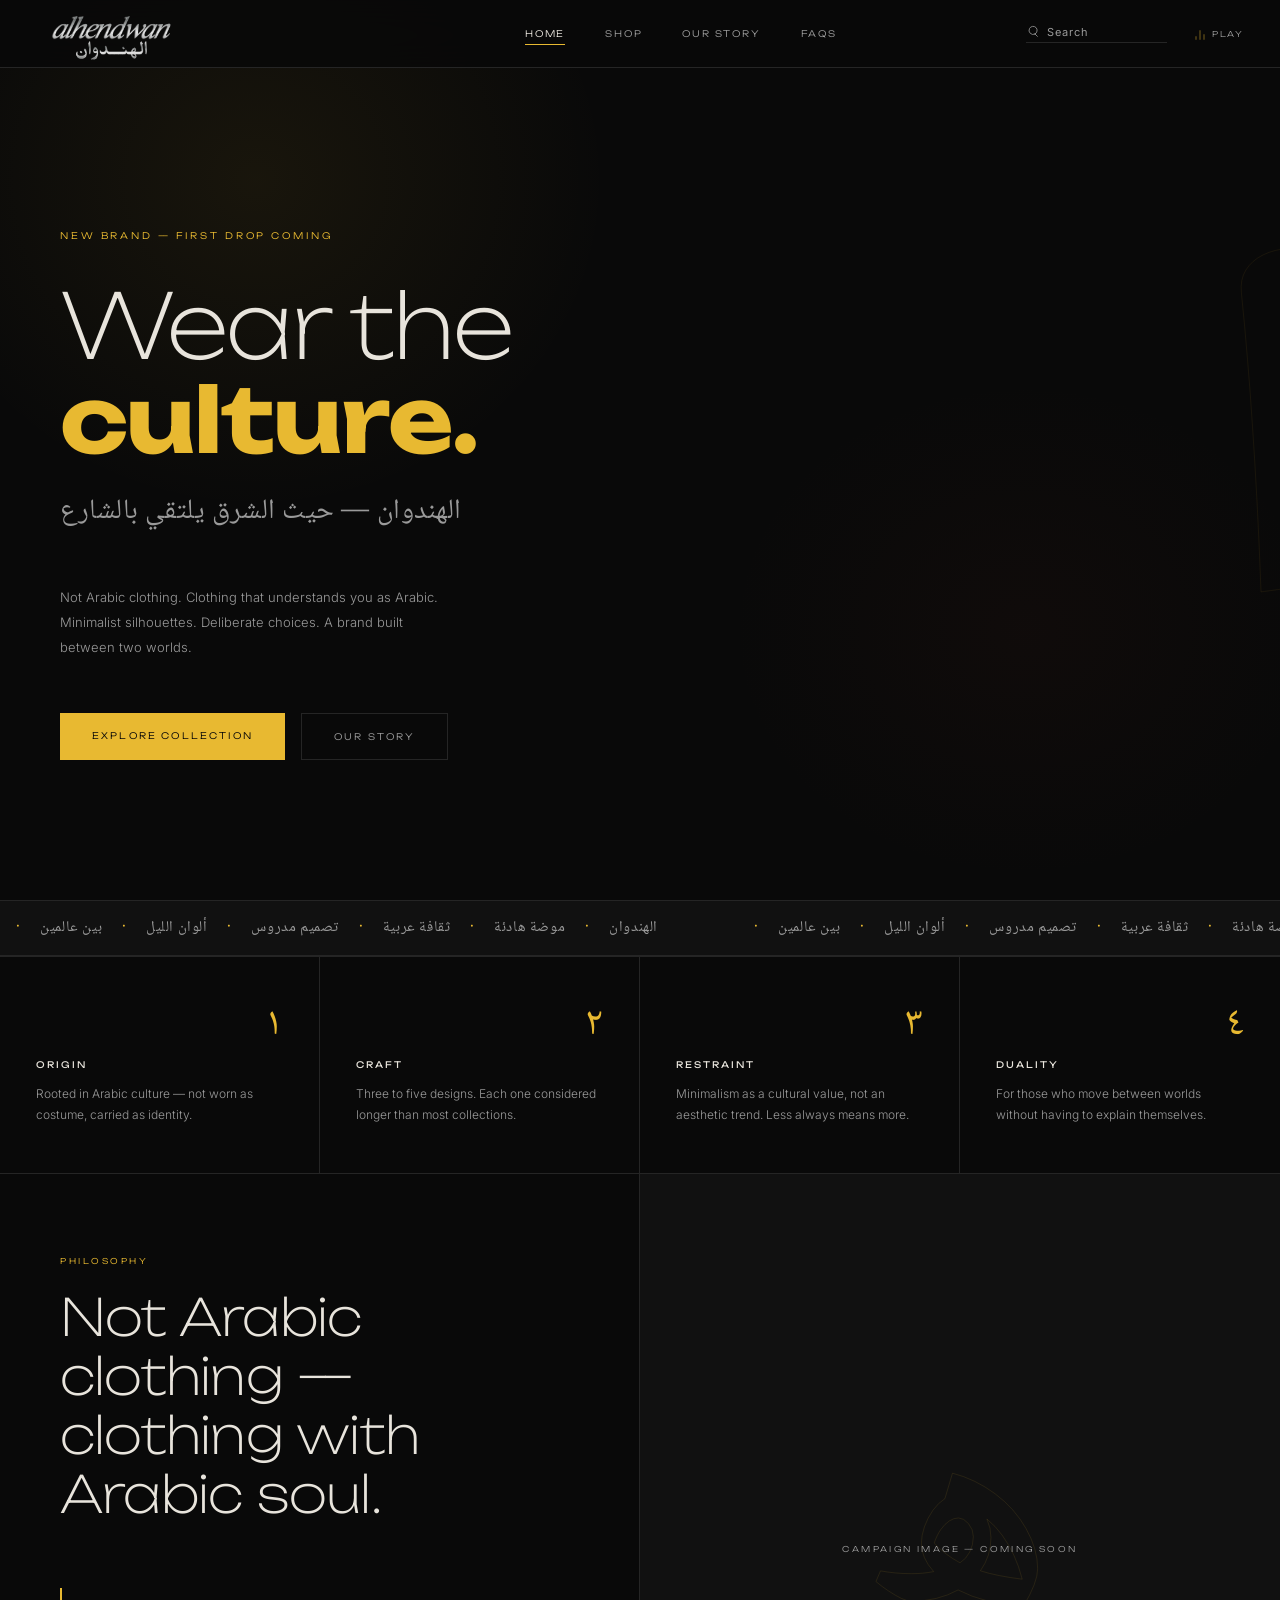
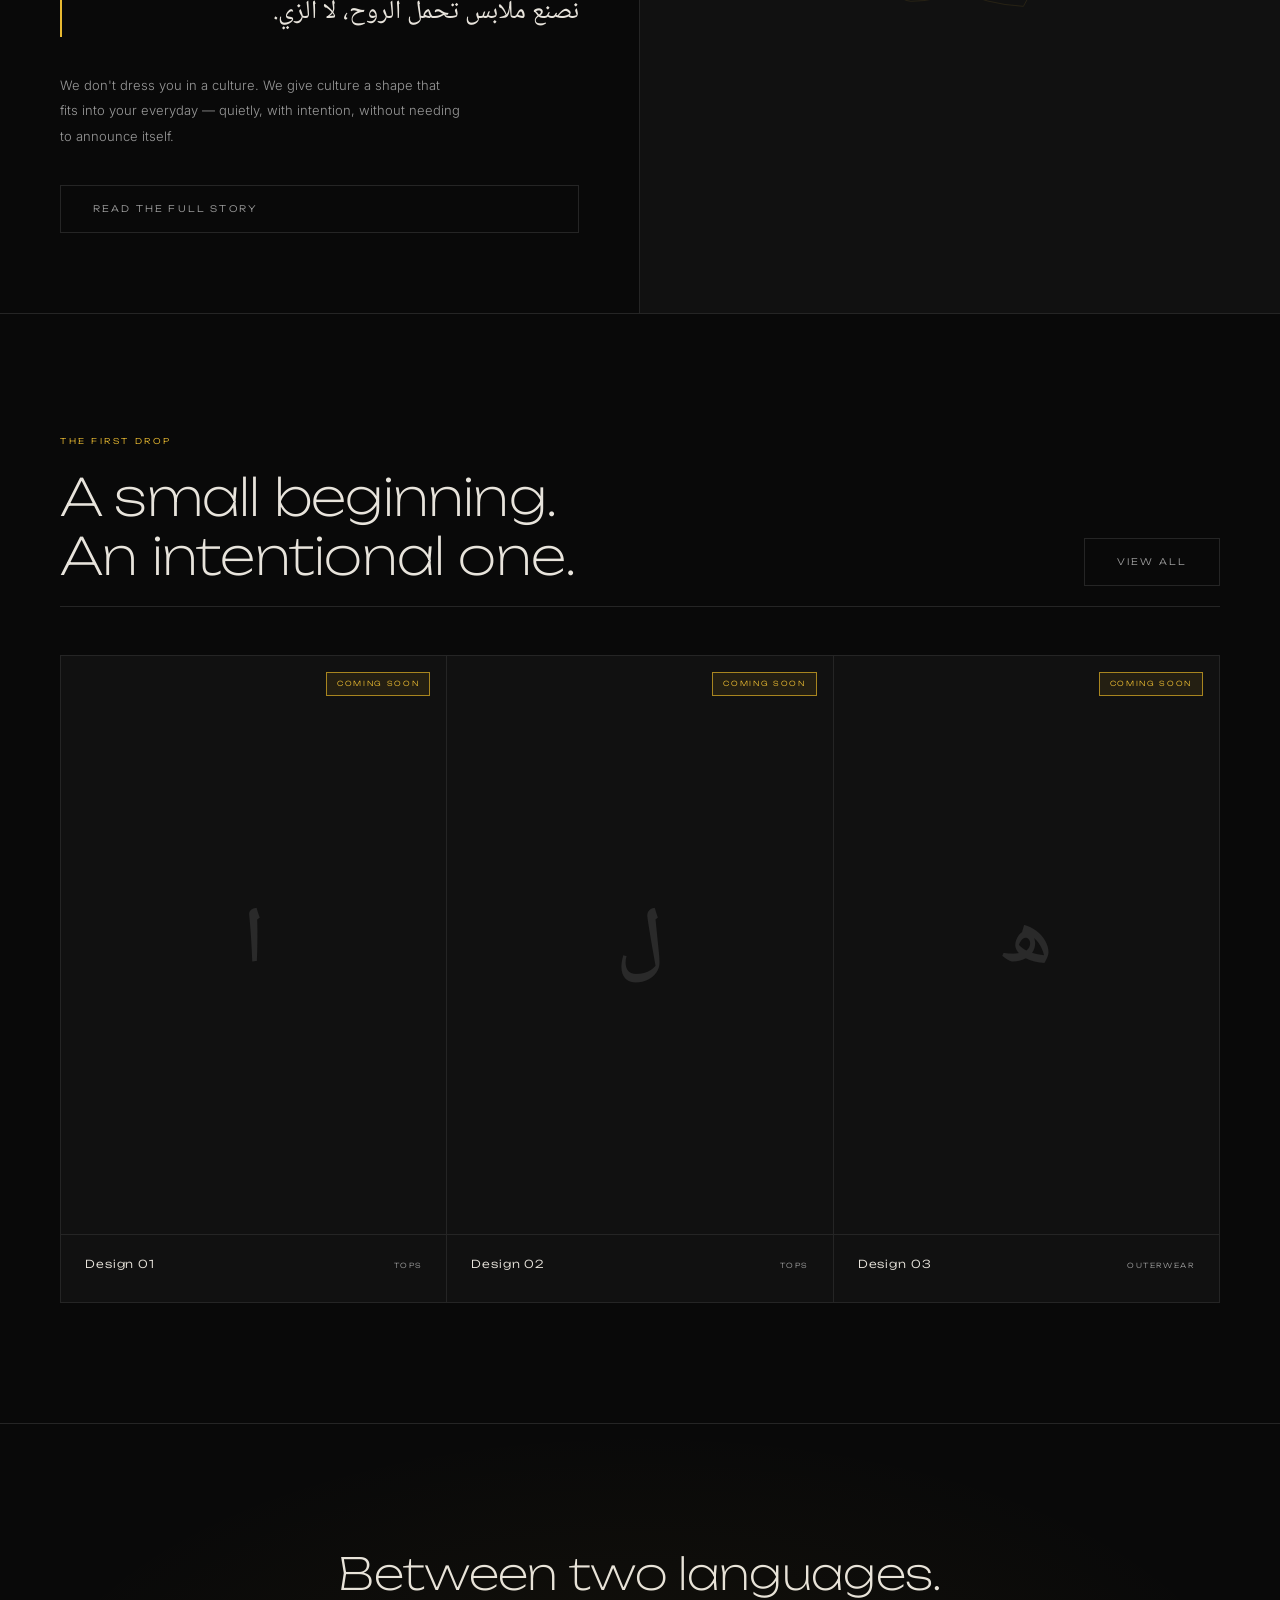
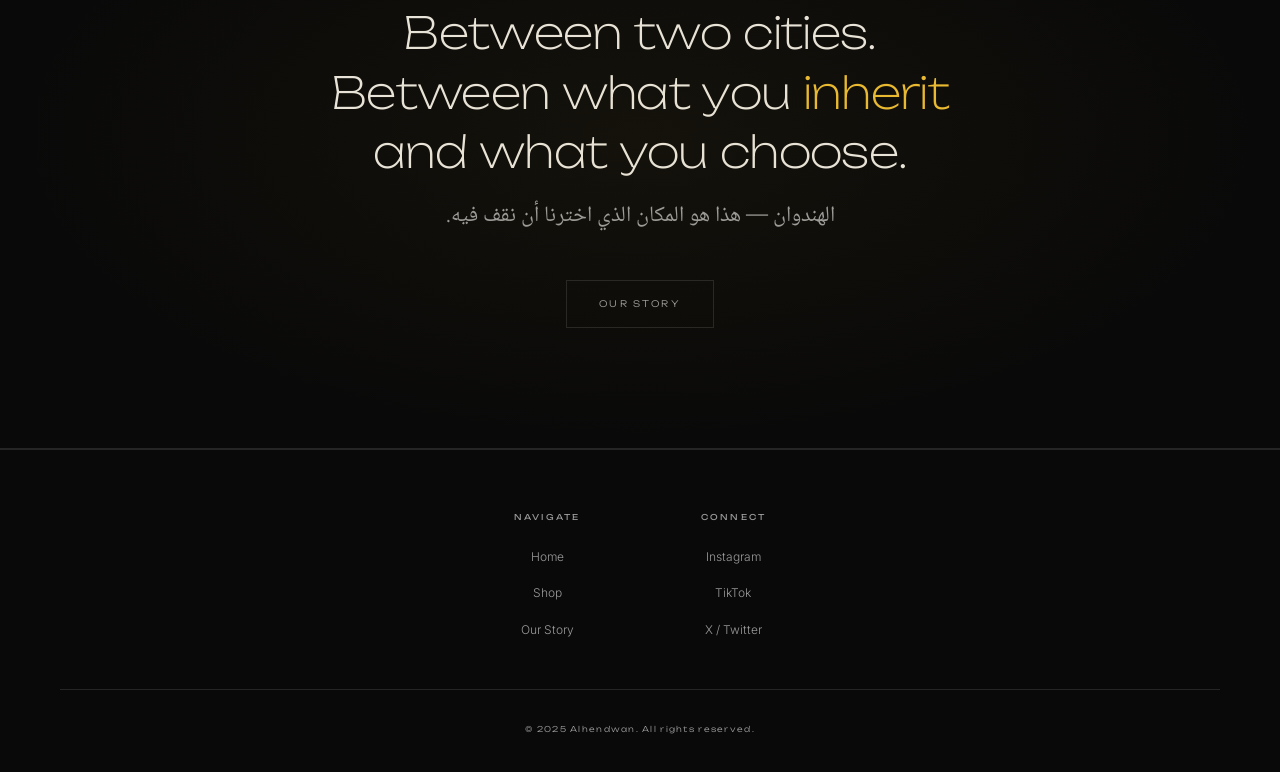
==== index.html @ 7d33a543 "Updated projects section" ====
<!DOCTYPE html>
<html lang="en">
<head>
  <meta charset="UTF-8"/>
  <meta name="viewport" content="width=device-width, initial-scale=1.0"/>
  <title>Alhendwan — Where East Meets Street</title>
  <meta name="description" content="Alhendwan — minimalist clothing rooted in Arabic culture."/>
  <link rel="stylesheet" href="style.css"/>
</head>
<body>

<audio id="bg-music" loop preload="none">
  <source src="audio/ambient.mp3" type="audio/mpeg"/>
</audio>

<!-- ========== NAV ========== -->
<nav class="nav">
  <a href="index.html" class="nav__logo">
    <img src="Logo.png" alt="Alhendwan"/>
  </a>
  <div class="nav__links">
    <a href="index.html">Home</a>
    <a href="shop.html">Shop</a>
    <a href="story.html">Our Story</a>
    <a href="faqs.html">FAQs</a>
  </div>
  <div class="nav__right">
    <div class="nav__search">
      <svg xmlns="http://www.w3.org/2000/svg" fill="none" viewBox="0 0 24 24" stroke="currentColor">
        <path stroke-linecap="round" stroke-linejoin="round" stroke-width="1.5" d="M21 21l-4.35-4.35m0 0A7.5 7.5 0 1 0 6.5 6.5a7.5 7.5 0 0 0 10.15 10.15z"/>
      </svg>
      <input id="nav-search-input" type="text" placeholder="Search" aria-label="Search"/>
    </div>
    <button class="nav__music" id="music-toggle" aria-label="Toggle music">
      <div class="music-bars paused" id="music-bars">
        <span></span><span></span><span></span>
      </div>
      <span id="music-label">Play</span>
    </button>
  </div>
  <button class="nav__hamburger" aria-label="Menu">
    <span></span><span></span><span></span>
  </button>
</nav>
<div class="nav__mobile">
  <a href="index.html">Home</a>
  <a href="shop.html">Shop</a>
  <a href="story.html">Our Story</a>
  <a href="faqs.html">FAQs</a>
</div>

<!-- ========== HERO ========== -->
<section class="hero">
  <div class="hero__inner">
    <div class="hero__bg-letter">ا</div>
    <p class="hero__kicker">New Brand — First Drop Coming</p>
    <h1 class="hero__headline">
      Wear the<br>
      <strong>culture.</strong>
    </h1>
    <p class="hero__arabic-sub">الهندوان — حيث الشرق يلتقي بالشارع</p>
    <p class="hero__desc">
      Not Arabic clothing. Clothing that understands you as Arabic. Minimalist silhouettes. Deliberate choices. A brand built between two worlds.
    </p>
    <div class="hero__actions">
      <a href="shop.html" class="btn btn--fill">Explore Collection</a>
      <a href="story.html" class="btn btn--outline">Our Story</a>
    </div>
  </div>
</section>

<!-- ========== ARABIC TICKER ========== -->
<div class="ticker-wrap">
  <div class="ticker">
    <span>الهندوان <em>·</em> موضة هادئة <em>·</em> ثقافة عربية <em>·</em> تصميم مدروس <em>·</em> ألوان الليل <em>·</em> بين عالمين <em>·</em></span>
    <span>الهندوان <em>·</em> موضة هادئة <em>·</em> ثقافة عربية <em>·</em> تصميم مدروس <em>·</em> ألوان الليل <em>·</em> بين عالمين <em>·</em></span>
  </div>
</div>

<!-- ========== PILLARS ========== -->
<div class="pillars reveal">
  <div class="pillar">
    <span class="pillar__num">١</span>
    <div class="pillar__title">Origin</div>
    <p class="pillar__body">Rooted in Arabic culture — not worn as costume, carried as identity.</p>
  </div>
  <div class="pillar">
    <span class="pillar__num">٢</span>
    <div class="pillar__title">Craft</div>
    <p class="pillar__body">Three to five designs. Each one considered longer than most collections.</p>
  </div>
  <div class="pillar">
    <span class="pillar__num">٣</span>
    <div class="pillar__title">Restraint</div>
    <p class="pillar__body">Minimalism as a cultural value, not an aesthetic trend. Less always means more.</p>
  </div>
  <div class="pillar">
    <span class="pillar__num">٤</span>
    <div class="pillar__title">Duality</div>
    <p class="pillar__body">For those who move between worlds without having to explain themselves.</p>
  </div>
</div>

<!-- ========== MANIFESTO ========== -->
<div class="manifesto">
  <div class="manifesto__left reveal">
    <span class="label">Philosophy</span>
    <h2 class="heading" style="margin-bottom:28px;">
      Not Arabic<br>clothing —<br>clothing with<br>Arabic soul.
    </h2>
    <blockquote class="manifesto__pull">
      نصنع ملابس تحمل الروح، لا الزي.
    </blockquote>
    <p class="body-text" style="max-width:400px; margin-bottom:36px;">
      We don't dress you in a culture. We give culture a shape that fits into your everyday — quietly, with intention, without needing to announce itself.
    </p>
    <a href="story.html" class="btn btn--outline">Read the full story</a>
  </div>
  <div class="manifesto__right reveal" data-delay="100">
    <div class="manifesto__bg-char">ه</div>
    <div class="manifesto__placeholder">
      <p>Campaign image — coming soon</p>
    </div>
  </div>
</div>

<!-- ========== COLLECTION ========== -->
<section class="section">
  <div class="collection">
    <div class="collection__head reveal">
      <div>
        <span class="label">The First Drop</span>
        <h2 class="heading">A small beginning.<br>An intentional one.</h2>
      </div>
      <a href="shop.html" class="btn btn--outline">View All</a>
    </div>
    <div class="collection__grid">

      <div class="card reveal" data-category="tops">
        <div class="card__visual">
          <span class="card__glyph">ا</span>
          <div class="card__soon">Coming Soon</div>
        </div>
        <div class="card__info">
          <span class="card__name">Design 01</span>
          <span class="card__cat">Tops</span>
        </div>
      </div>

      <div class="card reveal" data-delay="80" data-category="tops">
        <div class="card__visual">
          <span class="card__glyph">ل</span>
          <div class="card__soon">Coming Soon</div>
        </div>
        <div class="card__info">
          <span class="card__name">Design 02</span>
          <span class="card__cat">Tops</span>
        </div>
      </div>

      <div class="card reveal" data-delay="160" data-category="outerwear">
        <div class="card__visual">
          <span class="card__glyph">ه</span>
          <div class="card__soon">Coming Soon</div>
        </div>
        <div class="card__info">
          <span class="card__name">Design 03</span>
          <span class="card__cat">Outerwear</span>
        </div>
      </div>

    </div>
  </div>
</section>

<!-- ========== DARK STATEMENT ========== -->
<div class="statement">
  <p class="statement__text">
    Between two languages. Between two cities. Between what you <em>inherit</em> and what you choose.
  </p>
  <p class="statement__arabic">الهندوان — هذا هو المكان الذي اخترنا أن نقف فيه.</p>
  <a href="story.html" class="btn btn--outline">Our Story</a>
</div>

<!-- ========== FOOTER ========== -->
<footer class="footer">
  <div class="footer__grid">
    <div class="footer__col">
      <p class="footer__col-title">Navigate</p>
      <ul>
        <li><a href="index.html">Home</a></li>
        <li><a href="shop.html">Shop</a></li>
        <li><a href="story.html">Our Story</a></li>
      </ul>
    </div>
    <div class="footer__col">
      <p class="footer__col-title">Connect</p>
      <ul>
        <li><a href="#">Instagram</a></li>
        <li><a href="#">TikTok</a></li>
        <li><a href="#">X / Twitter</a></li>
      </ul>
    </div>
  </div>
  <div class="footer__bottom">
    <span>© 2025 Alhendwan. All rights reserved.</span>
  </div>
</footer>

<script src="nav.js"></script>
</body>
</html>
---- style.css ----
/* ============================================================
   ALHENDWAN — Redesign v2
   Dark. Cinematic. Arabic-rooted. Not like anyone else.
   ============================================================ */

@import url('https://fonts.googleapis.com/css2?family=Unbounded:wght@200;300;400;700&family=Noto+Naskh+Arabic:wght@400;600&family=Inter:wght@300;400&display=swap');

/* ---- Tokens ---- */
:root {
  --void:        #090909;
  --surface:     #111111;
  --raise:       #181818;
  --border:      #252525;
  --yellow:      #E8B931;
  --yellow-dim:  #A8851F;
  --terra:       #7A2E1E;
  --text:        #E8E4DC;
  --muted:       #9A9A9A;
  --faint:       #2A2A2A;

  --font-display: 'Unbounded', sans-serif;
  --font-arabic:  'Noto Naskh Arabic', serif;
  --font-body:    'Inter', sans-serif;

  --ease: cubic-bezier(0.16, 1, 0.3, 1);
  --nav-h: 68px;
}

/* ---- Reset ---- */
*, *::before, *::after { box-sizing: border-box; margin: 0; padding: 0; }
html { scroll-behavior: smooth; background: var(--void); }
body {
  background: var(--void);
  color: var(--text);
  font-family: var(--font-body);
  font-weight: 300;
  font-size: 14px;
  line-height: 1.75;
  overflow-x: hidden;
  -webkit-font-smoothing: antialiased;
}
img { display: block; max-width: 100%; }
a { color: inherit; text-decoration: none; }
button { cursor: pointer; border: none; background: none; font-family: inherit; color: inherit; }
ul, ol { list-style: none; }

/* ============================================================
   NAV
   ============================================================ */
.nav {
  position: fixed;
  top: 0; left: 0; right: 0;
  z-index: 200;
  height: var(--nav-h);
  display: flex;
  align-items: center;
  justify-content: space-between;
  padding: 0 36px;
  background: rgba(9,9,9,0.85);
  backdrop-filter: blur(20px);
  -webkit-backdrop-filter: blur(20px);
  border-bottom: 1px solid var(--border);
  transition: border-color 0.4s;
}
.nav.scrolled { border-bottom-color: var(--yellow-dim); }

.nav__logo img {
  height: 150px;
  width: auto;
  filter: invert(1);
  opacity: 0.9;
}

.nav__links {
  display: flex;
  align-items: center;
  gap: 40px;
  margin-left: 150px;
}
.nav__links a {
  font-family: var(--font-display);
  font-size: 9px;
  font-weight: 300;
  letter-spacing: 0.2em;
  text-transform: uppercase;
  color: var(--muted);
  transition: color 0.3s;
}
.nav__links a:hover,
.nav__links a.active { color: var(--text); }
.nav__links a.active {
  position: relative;
}
.nav__links a.active::after {
  content: '';
  position: absolute;
  bottom: -4px; left: 0; right: 0;
  height: 1px;
  background: var(--yellow);
}

.nav__right {
  display: flex;
  align-items: center;
  gap: 28px;
}

.nav__search {
  display: flex;
  align-items: center;
  gap: 8px;
  border-bottom: 1px solid var(--border);
  padding-bottom: 3px;
  transition: border-color 0.3s;
}
.nav__search:focus-within { border-color: var(--yellow); }
.nav__search input {
  background: transparent;
  border: none;
  outline: none;
  font-family: var(--font-body);
  font-size: 11px;
  letter-spacing: 0.1em;
  color: var(--text);
  width: 120px;
}
.nav__search input::placeholder { color: var(--muted); }
.nav__search svg { width: 13px; height: 13px; color: var(--muted); flex-shrink: 0; }

.nav__music {
  display: flex;
  align-items: center;
  gap: 7px;
  font-family: var(--font-display);
  font-size: 8px;
  font-weight: 300;
  letter-spacing: 0.22em;
  text-transform: uppercase;
  color: var(--muted);
  transition: color 0.3s;
  padding: 0;
}
.nav__music:hover { color: var(--yellow); }

.music-bars {
  display: flex;
  align-items: flex-end;
  gap: 2px;
  height: 12px;
}
.music-bars span {
  display: block;
  width: 2px;
  background: var(--yellow);
  border-radius: 1px;
  transform-origin: bottom;
}
.music-bars span:nth-child(1) { height: 4px;  animation: bar 0.9s ease-in-out infinite; }
.music-bars span:nth-child(2) { height: 10px; animation: bar 0.9s ease-in-out infinite 0.2s; }
.music-bars span:nth-child(3) { height: 6px;  animation: bar 0.9s ease-in-out infinite 0.4s; }
.music-bars.paused span { animation-play-state: paused; opacity: 0.25; }

@keyframes bar {
  0%, 100% { transform: scaleY(0.3); }
  50%       { transform: scaleY(1); }
}

.nav__hamburger {
  display: none;
  flex-direction: column;
  gap: 5px;
  padding: 4px;
}
.nav__hamburger span {
  display: block;
  width: 20px; height: 1px;
  background: var(--muted);
}

.nav__mobile {
  display: none;
  position: fixed;
  top: var(--nav-h);
  left: 0; right: 0;
  background: var(--surface);
  border-bottom: 1px solid var(--border);
  padding: 28px 36px 36px;
  flex-direction: column;
  gap: 0;
  z-index: 199;
  opacity: 0;
  pointer-events: none;
  transition: opacity 0.25s;
}
.nav__mobile.open {
  display: flex;
  opacity: 1;
  pointer-events: all;
}
.nav__mobile a {
  font-family: var(--font-display);
  font-size: 11px;
  letter-spacing: 0.2em;
  text-transform: uppercase;
  color: var(--muted);
  padding: 18px 0;
  border-bottom: 1px solid var(--border);
  transition: color 0.3s;
}
.nav__mobile a:last-child { border-bottom: none; }
.nav__mobile a:hover { color: var(--yellow); }

/* ============================================================
   TICKER
   ============================================================ */
.ticker-wrap {
  overflow: hidden;
  border-top: 1px solid var(--border);
  border-bottom: 1px solid var(--border);
  padding: 14px 0;
  background: var(--surface);
}
.ticker {
  display: flex;
  gap: 80px;
  width: max-content;
  animation: ticker 30s linear infinite;
}
.ticker:hover { animation-play-state: paused; }
.ticker span {
  font-family: var(--font-arabic);
  font-size: 15px;
  color: var(--muted);
  white-space: nowrap;
  direction: rtl;
  letter-spacing: 0.04em;
}
.ticker span em {
  font-style: normal;
  color: var(--yellow);
  margin: 0 16px;
}
@keyframes ticker {
  from { transform: translateX(0); }
  to   { transform: translateX(-50%); }
}

/* ============================================================
   HERO
   ============================================================ */
.hero {
  min-height: 100vh;
  display: grid;
  grid-template-rows: 1fr auto;
  padding-top: var(--nav-h);
  position: relative;
  overflow: hidden;
  background: var(--void);
}
.hero::before {
  content: '';
  position: absolute;
  top: -20%;
  left: -10%;
  width: 60%;
  height: 80%;
  background: radial-gradient(ellipse, rgba(232,185,49,0.07) 0%, transparent 65%);
  pointer-events: none;
}
.hero::after {
  content: '';
  position: absolute;
  bottom: 0;
  right: -5%;
  width: 50%;
  height: 60%;
  background: radial-gradient(ellipse, rgba(122,46,30,0.06) 0%, transparent 65%);
  pointer-events: none;
}

.hero__inner {
  display: flex;
  flex-direction: column;
  justify-content: center;
  padding: 80px 60px 60px;
  position: relative;
  z-index: 1;
}

.hero__bg-letter {
  position: absolute;
  right: -60px;
  top: 50%;
  transform: translateY(-50%);
  font-family: var(--font-arabic);
  font-size: clamp(320px, 40vw, 580px);
  font-weight: 600;
  color: transparent;
  -webkit-text-stroke: 1px rgba(232,185,49,0.07);
  line-height: 1;
  pointer-events: none;
  user-select: none;
  direction: rtl;
  z-index: 0;
}

.hero__kicker {
  font-family: var(--font-display);
  font-size: 9px;
  font-weight: 300;
  letter-spacing: 0.32em;
  text-transform: uppercase;
  color: var(--yellow);
  margin-bottom: 36px;
  opacity: 0;
  animation: emerge 1.2s var(--ease) forwards 0.2s;
}

.hero__headline {
  font-family: var(--font-display);
  font-size: clamp(38px, 7vw, 96px);
  font-weight: 200;
  line-height: 1.05;
  letter-spacing: -0.02em;
  color: var(--text);
  margin-bottom: 20px;
  opacity: 0;
  animation: emerge 1.2s var(--ease) forwards 0.45s;
  max-width: 800px;
}
.hero__headline strong {
  font-weight: 700;
  color: var(--yellow);
  display: block;
}

.hero__arabic-sub {
  font-family: var(--font-arabic);
  font-size: clamp(18px, 2.5vw, 28px);
  font-weight: 400;
  color: var(--muted);
  direction: rtl;
  text-align: left;
  margin-bottom: 48px;
  opacity: 0;
  animation: emerge 1.2s var(--ease) forwards 0.65s;
  letter-spacing: 0.02em;
}

.hero__desc {
  font-size: 13px;
  line-height: 1.95;
  color: var(--muted);
  max-width: 380px;
  margin-bottom: 52px;
  opacity: 0;
  animation: emerge 1.2s var(--ease) forwards 0.85s;
}

.hero__actions {
  display: flex;
  gap: 16px;
  flex-wrap: wrap;
  opacity: 0;
  animation: emerge 1.2s var(--ease) forwards 1.05s;
}

/* ============================================================
   BUTTONS
   ============================================================ */
.btn {
  display: inline-block;
  font-family: var(--font-display);
  font-size: 9px;
  font-weight: 300;
  letter-spacing: 0.24em;
  text-transform: uppercase;
  padding: 15px 32px;
  transition: all 0.35s var(--ease);
  white-space: nowrap;
}
.btn--fill {
  background: var(--yellow);
  color: var(--void);
}
.btn--fill:hover {
  background: #F5C940;
}
.btn--outline {
  background: transparent;
  color: var(--muted);
  border: 1px solid var(--border);
}
.btn--outline:hover {
  border-color: var(--yellow);
  color: var(--yellow);
}

/* ============================================================
   SECTION UTILITY
   ============================================================ */
.section {
  padding: 120px 60px;
}
.section--tight { padding: 80px 60px; }

.label {
  font-family: var(--font-display);
  font-size: 8px;
  font-weight: 300;
  letter-spacing: 0.32em;
  text-transform: uppercase;
  color: var(--yellow);
  display: block;
  margin-bottom: 20px;
}

.heading {
  font-family: var(--font-display);
  font-size: clamp(26px, 4vw, 52px);
  font-weight: 200;
  line-height: 1.15;
  letter-spacing: -0.015em;
  color: var(--text);
}

.body-text {
  font-size: 13px;
  line-height: 1.95;
  color: var(--muted);
}

/* ============================================================
   MANIFESTO
   ============================================================ */
.manifesto {
  display: grid;
  grid-template-columns: 1fr 1fr;
  border-top: 1px solid var(--border);
  border-bottom: 1px solid var(--border);
}
.manifesto__left {
  padding: 80px 60px;
  border-right: 1px solid var(--border);
  display: flex;
  flex-direction: column;
  justify-content: center;
}
.manifesto__right {
  padding: 80px 60px;
  background: var(--surface);
  display: flex;
  align-items: center;
  justify-content: center;
  min-height: 500px;
  position: relative;
  overflow: hidden;
}

.manifesto__bg-char {
  position: absolute;
  inset: 0;
  display: flex;
  align-items: center;
  justify-content: center;
  font-family: var(--font-arabic);
  font-size: 280px;
  font-weight: 600;
  color: transparent;
  -webkit-text-stroke: 1px rgba(232,185,49,0.1);
  direction: rtl;
  user-select: none;
  pointer-events: none;
}
.manifesto__placeholder {
  position: relative;
  z-index: 1;
  text-align: center;
  color: var(--muted);
}
.manifesto__placeholder p {
  font-family: var(--font-display);
  font-size: 8px;
  letter-spacing: 0.3em;
  text-transform: uppercase;
  margin-top: 12px;
}

.manifesto__pull {
  font-family: var(--font-arabic);
  font-size: clamp(18px, 2.5vw, 26px);
  font-weight: 400;
  color: var(--text);
  direction: rtl;
  border-left: 2px solid var(--yellow);
  padding: 4px 0 4px 24px;
  margin: 36px 0;
  line-height: 1.6;
}

/* ============================================================
   COLLECTION
   ============================================================ */
.collection { max-width: 100%; }
.collection__head {
  display: flex;
  justify-content: space-between;
  align-items: flex-end;
  margin-bottom: 48px;
  padding-bottom: 20px;
  border-bottom: 1px solid var(--border);
  flex-wrap: wrap;
  gap: 20px;
}
.collection__grid {
  display: grid;
  grid-template-columns: repeat(3, 1fr);
  gap: 1px;
  background: var(--border);
  border: 1px solid var(--border);
}

.card {
  background: var(--surface);
  position: relative;
  overflow: hidden;
  cursor: pointer;
  transition: background 0.4s;
}
.card:hover { background: var(--raise); }

.card__visual {
  aspect-ratio: 2/3;
  display: flex;
  align-items: center;
  justify-content: center;
  position: relative;
  overflow: hidden;
}
.card__visual::after {
  content: '';
  position: absolute;
  top: 0; left: 0;
  width: 2px;
  height: 0;
  background: var(--yellow);
  transition: height 0.5s var(--ease);
}
.card:hover .card__visual::after { height: 100%; }

.card__glyph {
  font-family: var(--font-arabic);
  font-size: 80px;
  font-weight: 600;
  color: var(--faint);
  direction: rtl;
  transition: color 0.4s, transform 0.5s var(--ease);
  user-select: none;
  line-height: 1;
}
.card:hover .card__glyph {
  color: var(--yellow-dim);
  transform: scale(1.08);
}

.card__soon {
  position: absolute;
  top: 16px; right: 16px;
  font-family: var(--font-display);
  font-size: 7px;
  font-weight: 300;
  letter-spacing: 0.24em;
  text-transform: uppercase;
  color: var(--yellow);
  border: 1px solid var(--yellow-dim);
  padding: 5px 10px;
  background: rgba(168,133,31,0.12);
}

.card__info {
  padding: 20px 24px 28px;
  display: flex;
  justify-content: space-between;
  align-items: baseline;
  border-top: 1px solid var(--border);
}
.card__name {
  font-family: var(--font-display);
  font-size: 11px;
  font-weight: 300;
  letter-spacing: 0.08em;
  color: var(--text);
}
.card__cat {
  font-family: var(--font-display);
  font-size: 7px;
  font-weight: 300;
  letter-spacing: 0.2em;
  text-transform: uppercase;
  color: var(--muted);
}

/* ============================================================
   PILLARS
   ============================================================ */
.pillars {
  display: grid;
  grid-template-columns: repeat(4, 1fr);
  border-top: 1px solid var(--border);
}
.pillar {
  padding: 48px 36px;
  border-right: 1px solid var(--border);
  transition: background 0.4s;
}
.pillar:last-child { border-right: none; }
.pillar:hover { background: var(--surface); }
.pillar__num {
  font-family: var(--font-arabic);
  font-size: 40px;
  color: var(--yellow);
  display: block;
  margin-bottom: 12px;
  line-height: 1;
  direction: rtl;
}
.pillar__title {
  font-family: var(--font-display);
  font-size: 9px;
  font-weight: 400;
  letter-spacing: 0.22em;
  text-transform: uppercase;
  color: var(--text);
  margin-bottom: 10px;
}
.pillar__body {
  font-size: 12px;
  color: var(--muted);
  line-height: 1.75;
}

/* ============================================================
   STATEMENT
   ============================================================ */
.statement {
  background: var(--void);
  border-top: 1px solid var(--border);
  border-bottom: 1px solid var(--border);
  padding: 120px 60px;
  text-align: center;
  position: relative;
  overflow: hidden;
}
.statement::before {
  content: '';
  position: absolute;
  inset: 0;
  background: radial-gradient(ellipse at 50% 50%, rgba(232,185,49,0.05) 0%, transparent 70%);
  pointer-events: none;
}
.statement__text {
  font-family: var(--font-display);
  font-size: clamp(20px, 3.5vw, 44px);
  font-weight: 200;
  line-height: 1.35;
  color: var(--text);
  max-width: 700px;
  margin: 0 auto 16px;
  letter-spacing: -0.015em;
}
.statement__text em {
  font-style: normal;
  color: var(--yellow);
}
.statement__arabic {
  font-family: var(--font-arabic);
  font-size: 22px;
  color: var(--muted);
  direction: rtl;
  margin-bottom: 44px;
}

/* ============================================================
   FOOTER - CENTERED
   ============================================================ */
.footer {
  background: var(--void);
  border-top: 1px solid var(--border);
  padding: 60px 60px 36px;
}
.footer__grid {
  display: flex;
  justify-content: center;
  align-items: flex-start;
  gap: 120px;
  padding-bottom: 48px;
  border-bottom: 1px solid var(--border);
  margin-bottom: 32px;
  flex-wrap: wrap;
}
.footer__col {
  text-align: center;
}
.footer__col-title {
  font-family: var(--font-display);
  font-size: 8px;
  font-weight: 400;
  letter-spacing: 0.28em;
  text-transform: uppercase;
  color: var(--muted);
  margin-bottom: 20px;
}
.footer__col ul { 
  display: flex; 
  flex-direction: column; 
  gap: 12px;
  align-items: center;
}
.footer__col ul li a {
  font-size: 12px;
  color: var(--muted);
  transition: color 0.3s;
}
.footer__col ul li a:hover { color: var(--yellow); }
.footer__bottom {
  display: flex;
  justify-content: center;
  align-items: center;
  font-family: var(--font-display);
  font-size: 8px;
  letter-spacing: 0.16em;
  color: var(--muted);
}

/* ============================================================
   PAGE HERO
   ============================================================ */
.page-hero {
  padding: calc(var(--nav-h) + 100px) 60px 80px;
  border-bottom: 1px solid var(--border);
  position: relative;
  overflow: hidden;
}
.page-hero::after {
  content: '';
  position: absolute;
  bottom: 0; left: 0; right: 0;
  height: 1px;
  background: linear-gradient(to right, var(--yellow), transparent);
}
.page-hero__title {
  font-family: var(--font-display);
  font-size: clamp(40px, 8vw, 100px);
  font-weight: 200;
  letter-spacing: -0.025em;
  color: var(--text);
  line-height: 1;
  margin-bottom: 16px;
}
.page-hero__sub {
  font-family: var(--font-display);
  font-size: 9px;
  font-weight: 300;
  letter-spacing: 0.28em;
  text-transform: uppercase;
  color: var(--muted);
}

/* ============================================================
   SHOP
   ============================================================ */
.shop-wrap { padding: 60px 60px 120px; }
.shop-controls {
  display: flex;
  justify-content: space-between;
  align-items: center;
  margin-bottom: 48px;
  padding-bottom: 24px;
  border-bottom: 1px solid var(--border);
  flex-wrap: wrap;
  gap: 20px;
}
.shop-filters {
  display: flex;
  gap: 28px;
  flex-wrap: wrap;
}
.shop-filters button {
  font-family: var(--font-display);
  font-size: 8px;
  font-weight: 300;
  letter-spacing: 0.24em;
  text-transform: uppercase;
  color: var(--muted);
  padding: 0 0 6px;
  border-bottom: 1px solid transparent;
  transition: all 0.3s;
}
.shop-filters button.active,
.shop-filters button:hover {
  color: var(--yellow);
  border-bottom-color: var(--yellow);
}
.shop-search {
  display: flex;
  align-items: center;
  gap: 8px;
  border-bottom: 1px solid var(--border);
  padding-bottom: 3px;
}
.shop-search input {
  background: transparent;
  border: none;
  outline: none;
  font-family: var(--font-body);
  font-size: 12px;
  color: var(--text);
  letter-spacing: 0.06em;
  width: 200px;
}
.shop-search input::placeholder { color: var(--muted); }
.shop-search svg { width: 13px; height: 13px; color: var(--muted); }
.shop-grid-items {
  display: grid;
  grid-template-columns: repeat(auto-fill, minmax(280px, 1fr));
  gap: 1px;
  background: var(--border);
  border: 1px solid var(--border);
}

/* ============================================================
   STORY PAGE
   ============================================================ */
.story-body { padding: 0 60px 120px; max-width: 900px; }
.story-chapter {
  padding: 80px 0;
  border-bottom: 1px solid var(--border);
}
.story-chapter:last-child { border-bottom: none; }
.story-chapter__index {
  font-family: var(--font-arabic);
  font-size: 52px;
  color: var(--faint);
  direction: rtl;
  display: block;
  margin-bottom: -8px;
  line-height: 1;
}
.story-chapter__title {
  font-family: var(--font-display);
  font-size: clamp(22px, 3.5vw, 38px);
  font-weight: 200;
  color: var(--text);
  letter-spacing: -0.01em;
  margin-bottom: 28px;
}
.story-chapter__text {
  font-size: 14px;
  line-height: 2;
  color: var(--muted);
  max-width: 600px;
}
.story-chapter__text + .story-chapter__text { margin-top: 18px; }
.story-pullquote {
  font-family: var(--font-arabic);
  font-size: clamp(16px, 2.5vw, 22px);
  color: var(--text);
  direction: rtl;
  padding: 8px 0 8px 28px;
  border-left: 2px solid var(--yellow);
  margin: 40px 0;
  line-height: 1.7;
}

/* ============================================================
   FAQS PAGE
   ============================================================ */
.faq-wrap {
  padding: 60px 60px 120px;
  max-width: 900px;
  margin: 0 auto;
}
.faq-item {
  border-bottom: 1px solid var(--border);
  padding: 32px 0;
}
.faq-item:last-child {
  border-bottom: none;
}
.faq-item__question {
  font-family: var(--font-display);
  font-size: 10px;
  font-weight: 300;
  letter-spacing: 0.2em;
  text-transform: uppercase;
  color: var(--yellow);
  margin-bottom: 12px;
}
.faq-item__answer {
  font-size: 13px;
  line-height: 1.9;
  color: var(--muted);
  max-width: 600px;
}
.faq-intro {
  font-size: 14px;
  line-height: 2;
  color: var(--muted);
  margin-bottom: 48px;
}
.faq-note {
  text-align: center;
  padding: 60px 0 20px;
  border-top: 1px solid var(--border);
  margin-top: 40px;
}
.faq-note__arabic {
  font-family: var(--font-arabic);
  font-size: 48px;
  color: var(--faint);
  direction: rtl;
  margin-bottom: 16px;
}
.faq-note__text {
  font-size: 13px;
  line-height: 1.95;
  color: var(--muted);
}
.faq-note__small {
  font-size: 11px;
  color: var(--muted);
}

/* ============================================================
   SCROLL REVEAL
   ============================================================ */
.reveal {
  opacity: 0;
  transform: translateY(30px);
  transition: opacity 1s var(--ease), transform 1s var(--ease);
}
.reveal.in {
  opacity: 1;
  transform: translateY(0);
}

@keyframes emerge {
  from { opacity: 0; transform: translateY(20px); }
  to   { opacity: 1; transform: translateY(0); }
}

/* ============================================================
   RESPONSIVE
   ============================================================ */
@media (max-width: 1024px) {
  .collection__grid { grid-template-columns: repeat(2, 1fr); }
  .pillars { grid-template-columns: repeat(2, 1fr); }
  .footer__grid { gap: 60px; }
}

@media (max-width: 768px) {
  .nav__links, .nav__right { display: none; }
  .nav__hamburger { display: flex; }
  .nav__logo img { height: 60px; }
  .section { padding: 80px 24px; }
  .section--tight { padding: 60px 24px; }
  .hero__inner { padding: 60px 24px 60px; }
  .manifesto { grid-template-columns: 1fr; }
  .manifesto__left { border-right: none; border-bottom: 1px solid var(--border); }
  .collection__grid { grid-template-columns: 1fr; }
  .pillars { grid-template-columns: 1fr 1fr; }
  .footer { padding: 48px 24px 28px; }
  .footer__grid { gap: 40px; }
  .statement { padding: 80px 24px; }
  .page-hero { padding: calc(var(--nav-h) + 60px) 24px 60px; }
  .shop-wrap { padding: 40px 24px 80px; }
  .story-body { padding: 0 24px 80px; }
  .faq-wrap { padding: 40px 24px 80px; }
}

@media (max-width: 480px) {
  .pillars { grid-template-columns: 1fr; }
  .footer__grid { flex-direction: column; gap: 32px; align-items: center; }
  .hero__bg-letter { display: none; }
  .collection__grid { grid-template-columns: 1fr; }
}

@media (prefers-reduced-motion: reduce) {
  *, *::before, *::after {
    animation-duration: 0.01ms !important;
    transition-duration: 0.01ms !important;
  }
}
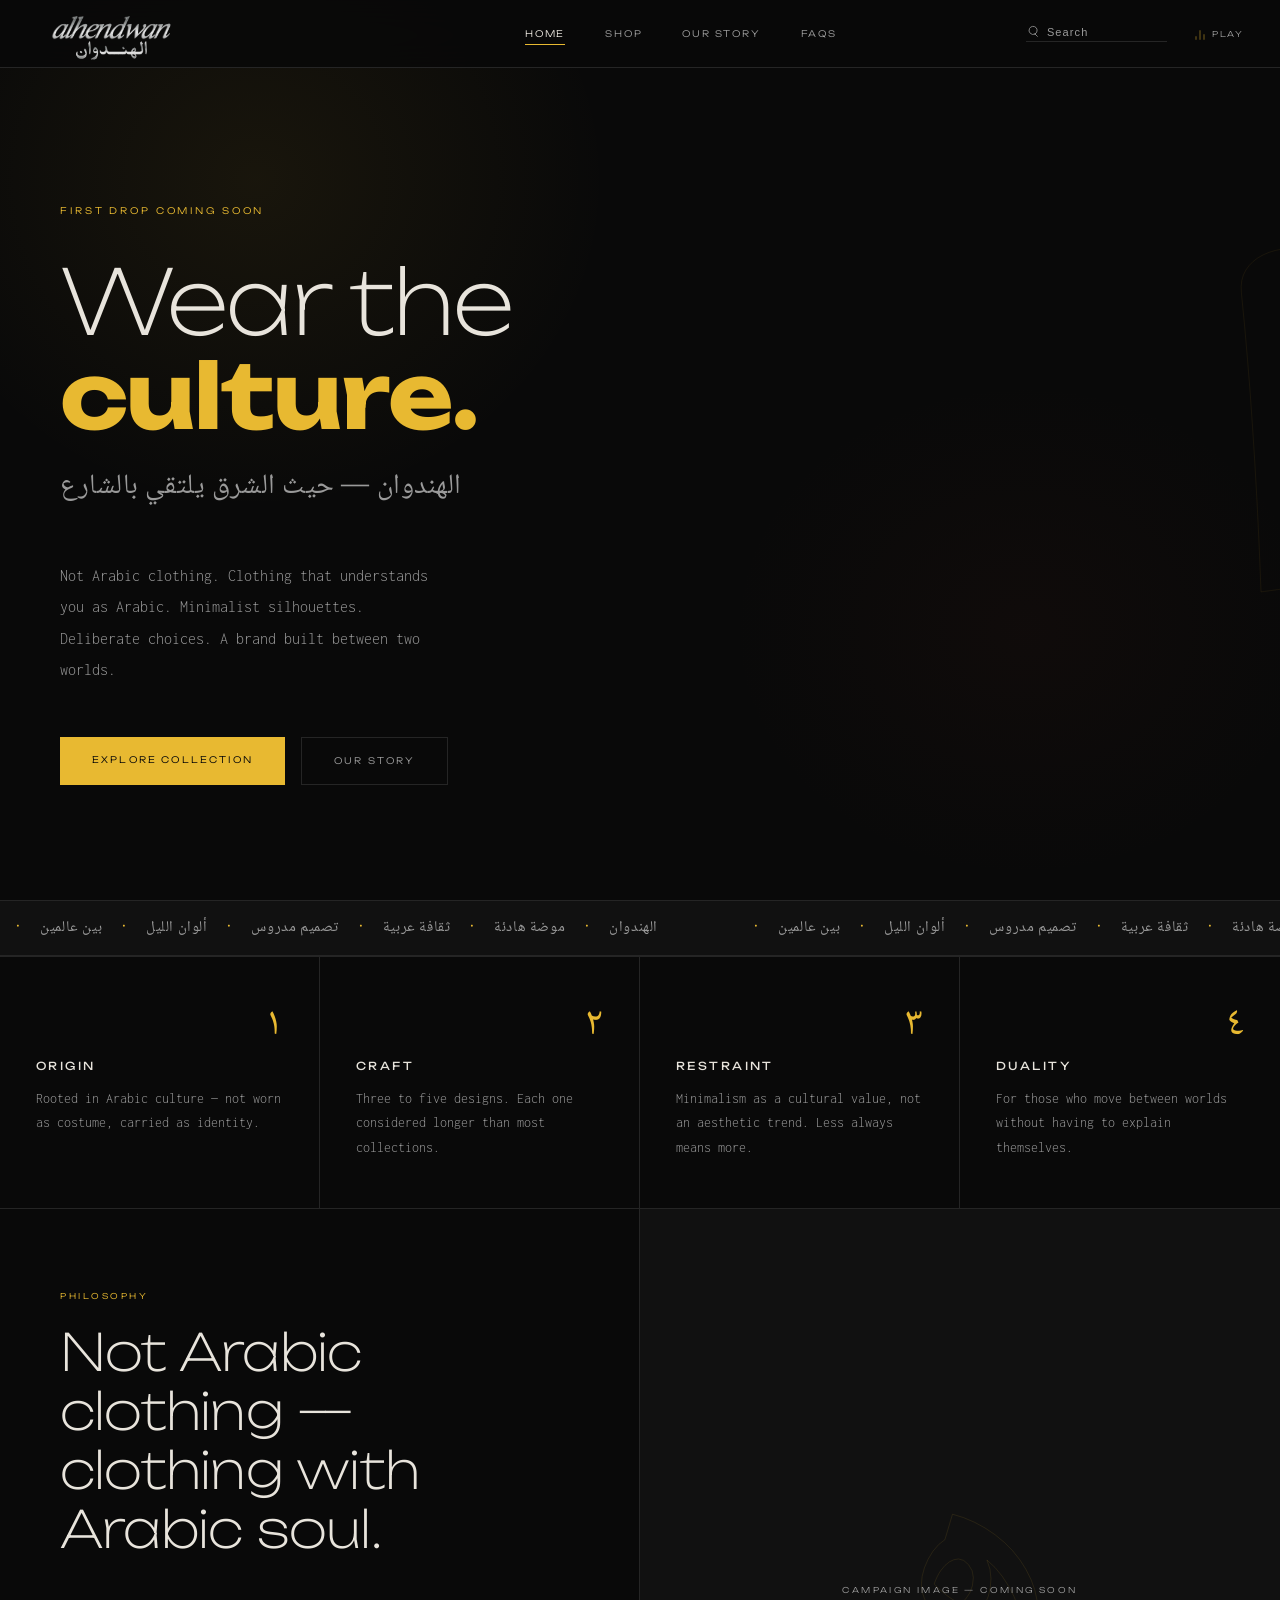
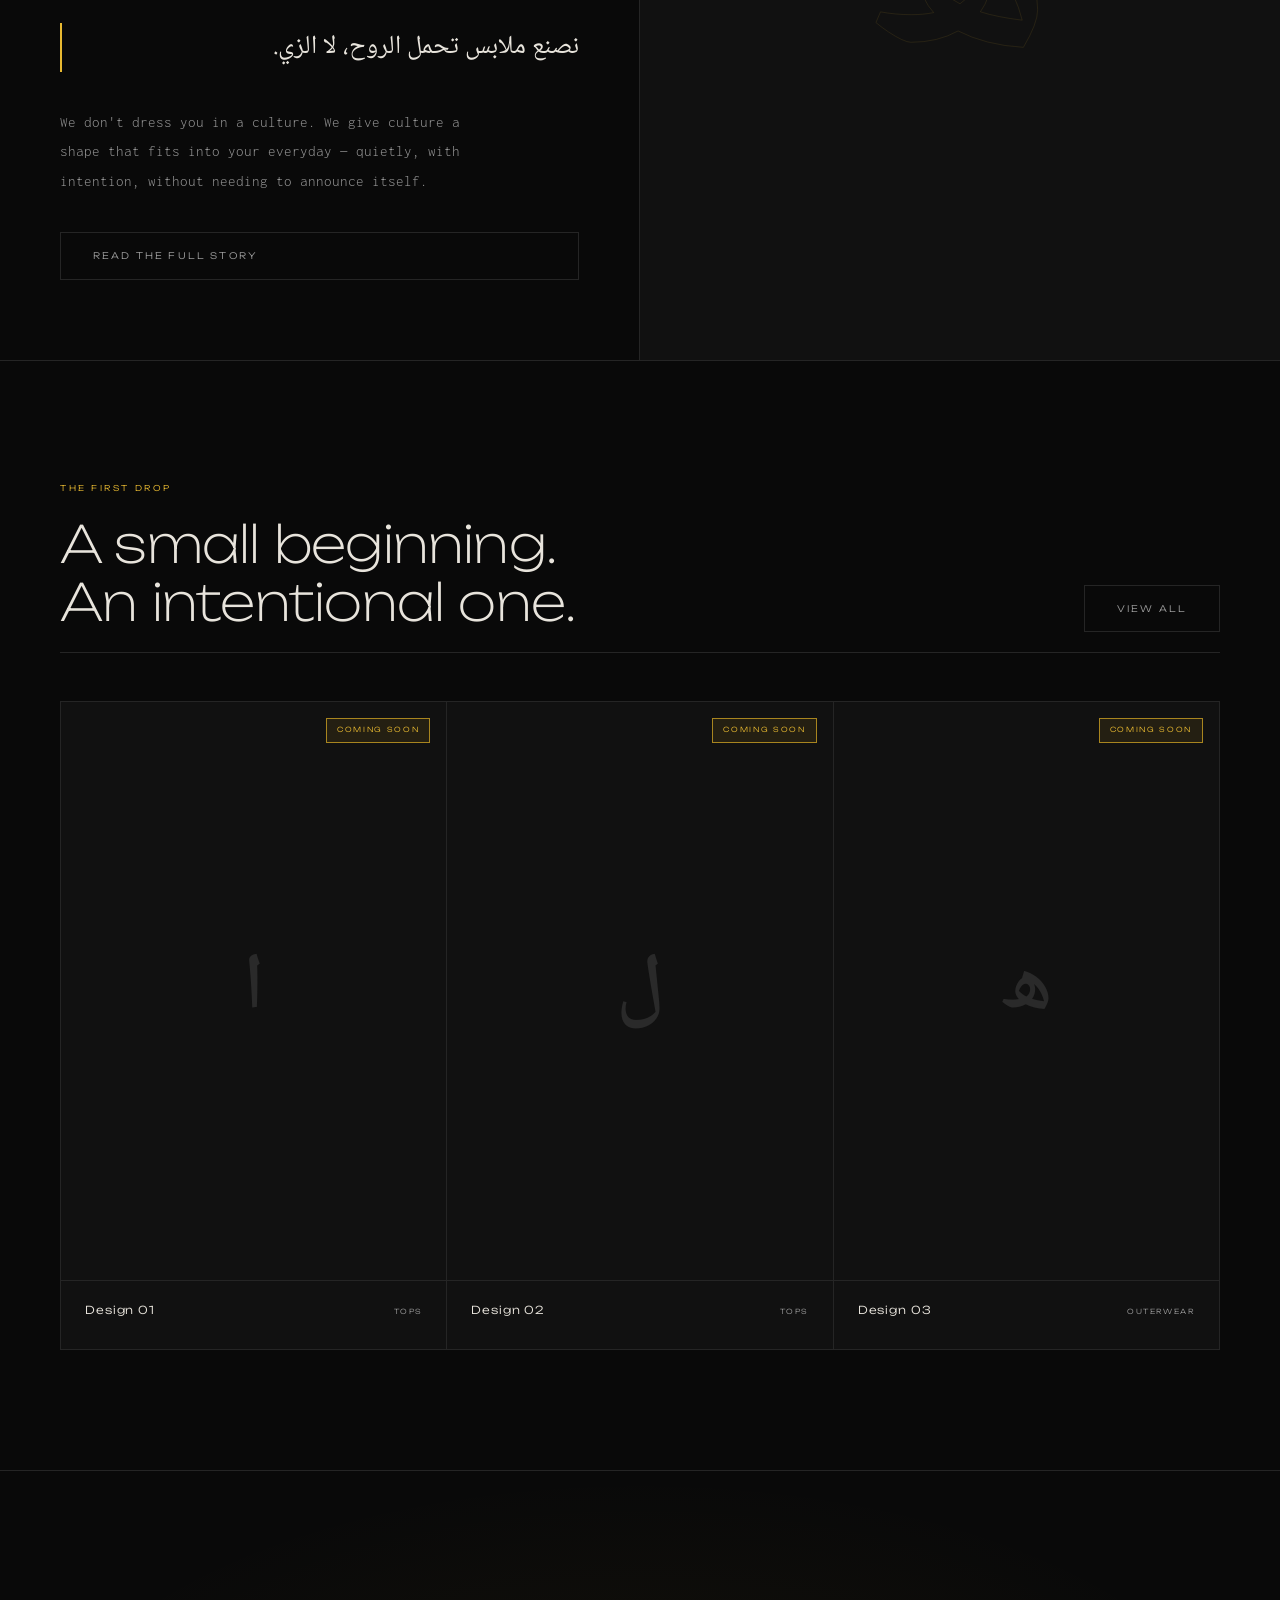
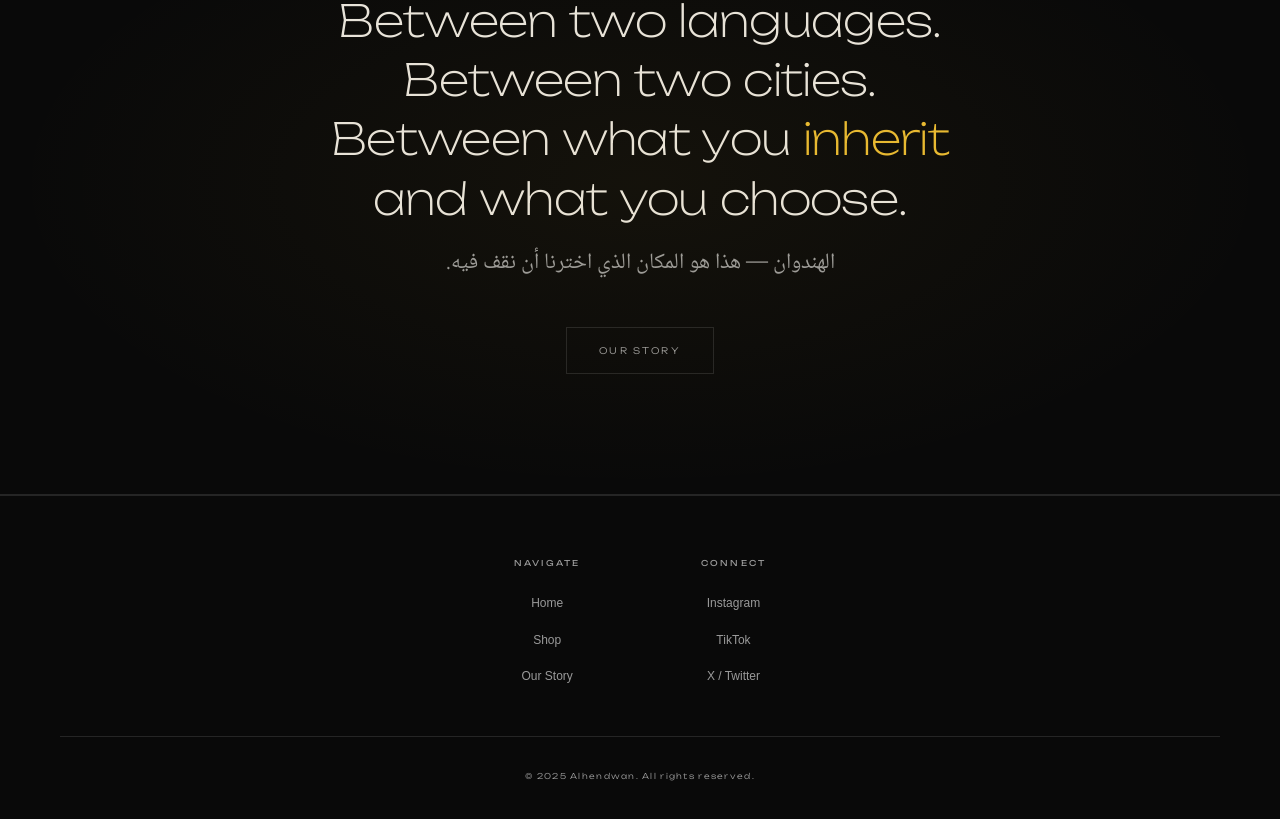
==== commit 98ec9bdc: "Updated projects section" ====
--- a/index.html
+++ b/index.html
@@ -53,7 +53,7 @@
 <section class="hero">
   <div class="hero__inner">
     <div class="hero__bg-letter">ا</div>
-    <p class="hero__kicker">New Brand — First Drop Coming</p>
+    <p class="hero__kicker">First Drop Coming Soon</p>
     <h1 class="hero__headline">
       Wear the<br>
       <strong>culture.</strong>
--- a/style.css
+++ b/style.css
@@ -3,8 +3,7 @@
    Dark. Cinematic. Arabic-rooted. Not like anyone else.
    ============================================================ */
 
-@import url('https://fonts.googleapis.com/css2?family=Unbounded:wght@200;300;400;700&family=Noto+Naskh+Arabic:wght@400;600&family=Inter:wght@300;400&display=swap');
-
+@import url('https://fonts.googleapis.com/css2?family=Unbounded:wght@200;300;400;700&family=Noto+Naskh+Arabic:wght@400;600&family=Inconsolata:wght@300;400;500;600;700&display=swap');
 /* ---- Tokens ---- */
 :root {
   --void:        #090909;
@@ -21,6 +20,7 @@
   --font-display: 'Unbounded', sans-serif;
   --font-arabic:  'Noto Naskh Arabic', serif;
   --font-body:    'Inter', sans-serif;
+  --font-text:    'Inconsolata', sans-serif;
 
   --ease: cubic-bezier(0.16, 1, 0.3, 1);
   --nav-h: 68px;
@@ -348,7 +348,8 @@
 }
 
 .hero__desc {
-  font-size: 13px;
+  font-family: var(--font-text);
+  font-size: 16px;
   line-height: 1.95;
   color: var(--muted);
   max-width: 380px;
@@ -425,7 +426,8 @@
 }
 
 .body-text {
-  font-size: 13px;
+  font-family: var(--font-text);
+  font-size: 15px;
   line-height: 1.95;
   color: var(--muted);
 }
@@ -626,7 +628,7 @@
 }
 .pillar__title {
   font-family: var(--font-display);
-  font-size: 9px;
+  font-size: 11px;
   font-weight: 400;
   letter-spacing: 0.22em;
   text-transform: uppercase;
@@ -634,7 +636,8 @@
   margin-bottom: 10px;
 }
 .pillar__body {
-  font-size: 12px;
+  font-family: var(--font-text);
+  font-size: 14px;
   color: var(--muted);
   line-height: 1.75;
 }
@@ -855,7 +858,8 @@
   margin-bottom: 28px;
 }
 .story-chapter__text {
-  font-size: 14px;
+  font-family: var(--font-text);
+  font-size: 17px;
   line-height: 2;
   color: var(--muted);
   max-width: 600px;
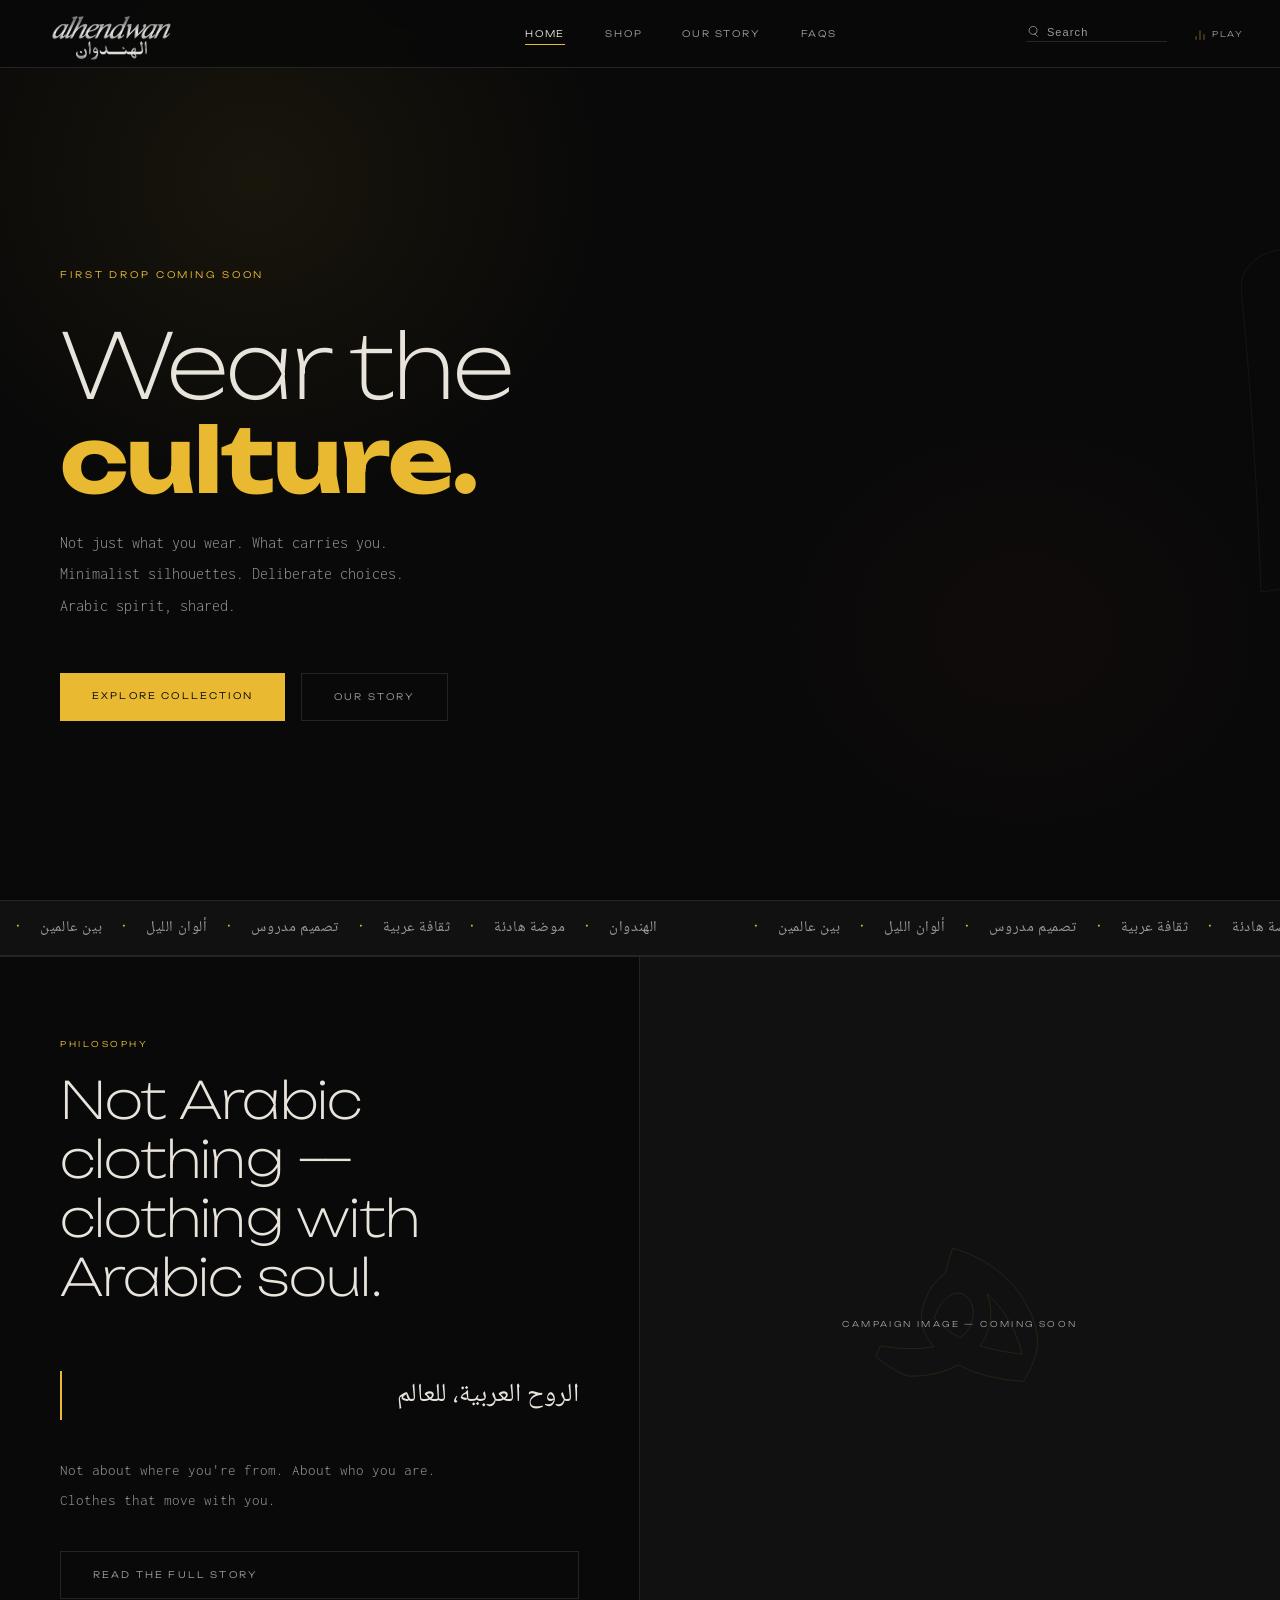
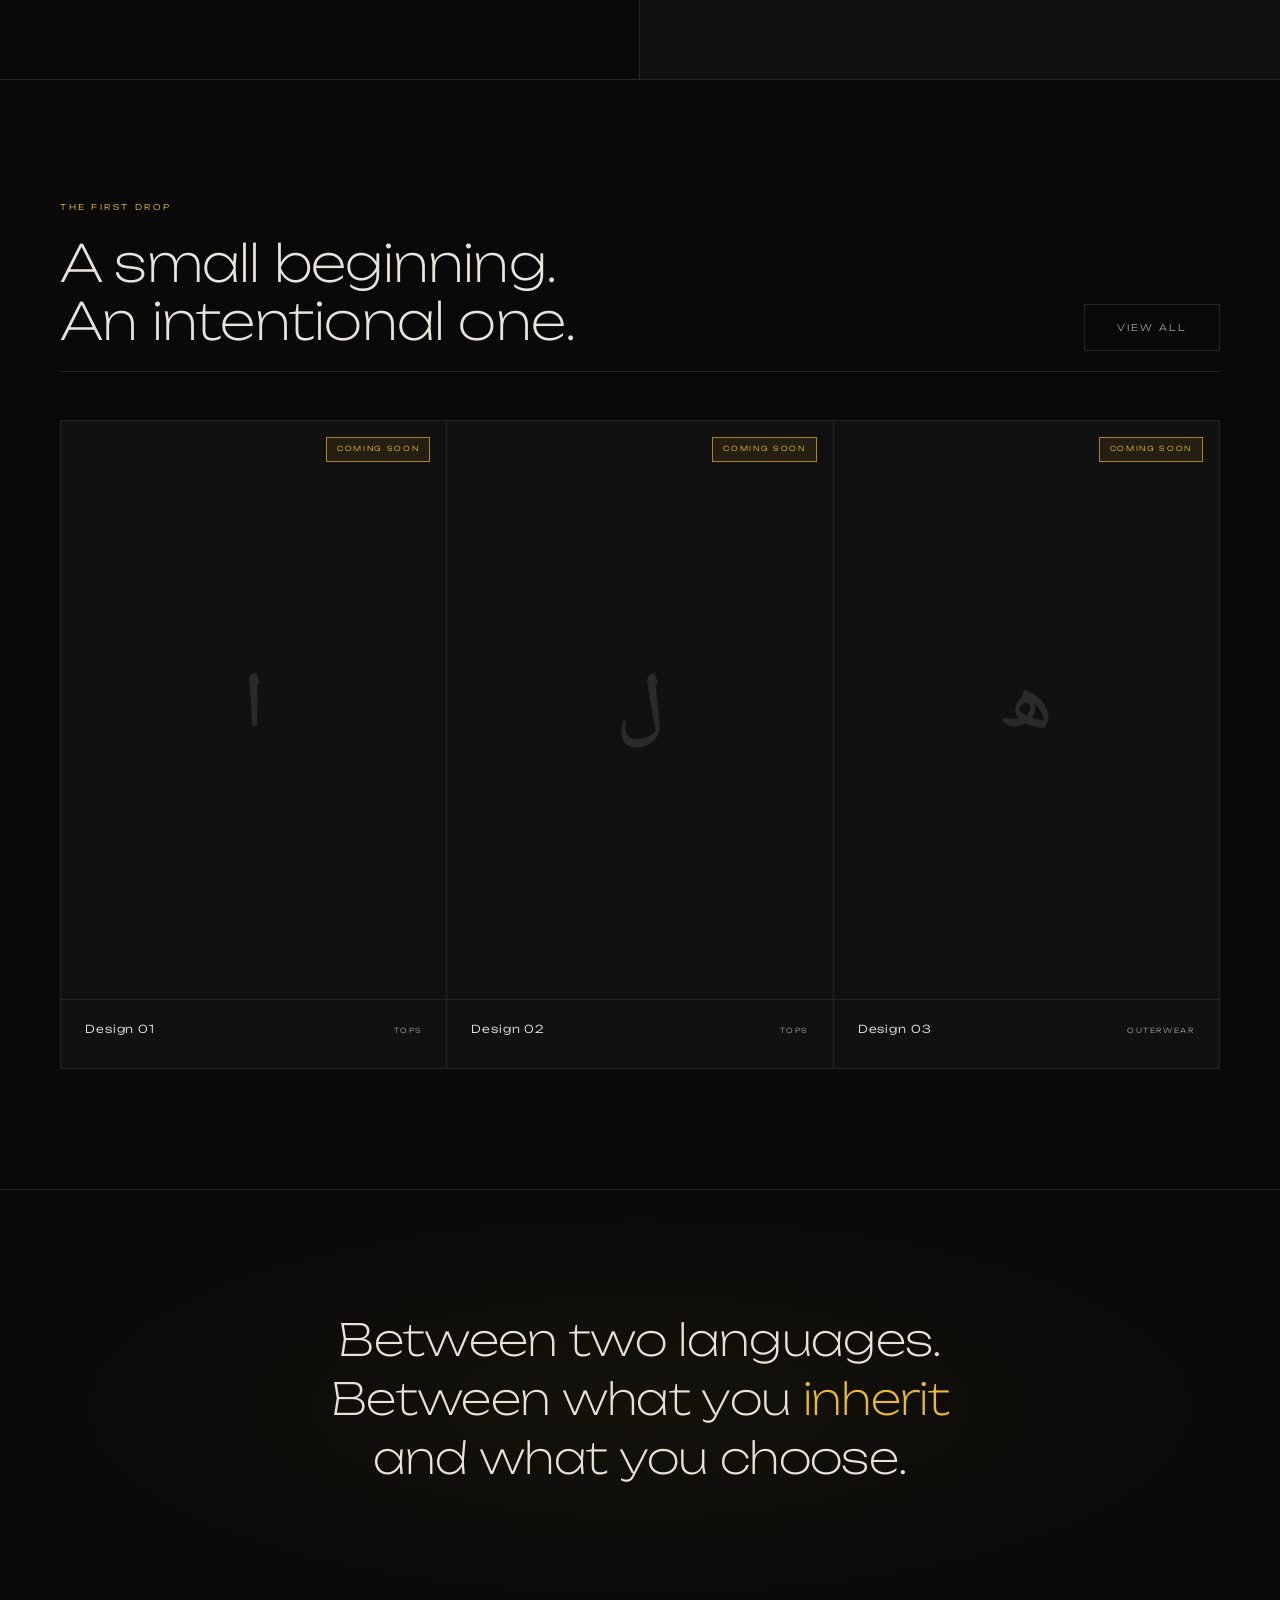
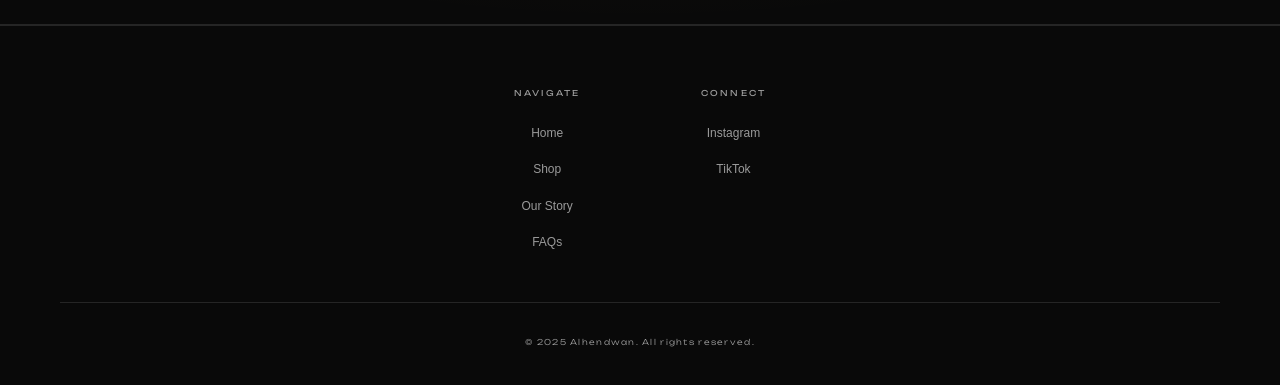
==== commit 3aec4078: "Updated projects section" ====
--- a/index.html
+++ b/index.html
@@ -58,10 +58,8 @@
       Wear the<br>
       <strong>culture.</strong>
     </h1>
-    <p class="hero__arabic-sub">الهندوان — حيث الشرق يلتقي بالشارع</p>
     <p class="hero__desc">
-      Not Arabic clothing. Clothing that understands you as Arabic. Minimalist silhouettes. Deliberate choices. A brand built between two worlds.
-    </p>
+      Not just what you wear. What carries you. Minimalist silhouettes. Deliberate choices. Arabic spirit, shared.</p>
     <div class="hero__actions">
       <a href="shop.html" class="btn btn--fill">Explore Collection</a>
       <a href="story.html" class="btn btn--outline">Our Story</a>
@@ -77,30 +75,6 @@
   </div>
 </div>
 
-<!-- ========== PILLARS ========== -->
-<div class="pillars reveal">
-  <div class="pillar">
-    <span class="pillar__num">١</span>
-    <div class="pillar__title">Origin</div>
-    <p class="pillar__body">Rooted in Arabic culture — not worn as costume, carried as identity.</p>
-  </div>
-  <div class="pillar">
-    <span class="pillar__num">٢</span>
-    <div class="pillar__title">Craft</div>
-    <p class="pillar__body">Three to five designs. Each one considered longer than most collections.</p>
-  </div>
-  <div class="pillar">
-    <span class="pillar__num">٣</span>
-    <div class="pillar__title">Restraint</div>
-    <p class="pillar__body">Minimalism as a cultural value, not an aesthetic trend. Less always means more.</p>
-  </div>
-  <div class="pillar">
-    <span class="pillar__num">٤</span>
-    <div class="pillar__title">Duality</div>
-    <p class="pillar__body">For those who move between worlds without having to explain themselves.</p>
-  </div>
-</div>
-
 <!-- ========== MANIFESTO ========== -->
 <div class="manifesto">
   <div class="manifesto__left reveal">
@@ -109,10 +83,10 @@
       Not Arabic<br>clothing —<br>clothing with<br>Arabic soul.
     </h2>
     <blockquote class="manifesto__pull">
-      نصنع ملابس تحمل الروح، لا الزي.
+     الروح العربية، للعالم
     </blockquote>
     <p class="body-text" style="max-width:400px; margin-bottom:36px;">
-      We don't dress you in a culture. We give culture a shape that fits into your everyday — quietly, with intention, without needing to announce itself.
+      Not about where you're from. About who you are. Clothes that move with you.
     </p>
     <a href="story.html" class="btn btn--outline">Read the full story</a>
   </div>
@@ -176,10 +150,8 @@
 <!-- ========== DARK STATEMENT ========== -->
 <div class="statement">
   <p class="statement__text">
-    Between two languages. Between two cities. Between what you <em>inherit</em> and what you choose.
+    Between two languages. Between what you <em>inherit</em> and what you choose.
   </p>
-  <p class="statement__arabic">الهندوان — هذا هو المكان الذي اخترنا أن نقف فيه.</p>
-  <a href="story.html" class="btn btn--outline">Our Story</a>
 </div>
 
 <!-- ========== FOOTER ========== -->
@@ -191,6 +163,7 @@
         <li><a href="index.html">Home</a></li>
         <li><a href="shop.html">Shop</a></li>
         <li><a href="story.html">Our Story</a></li>
+        <li><a href="faqs.html">FAQs</a></li>
       </ul>
     </div>
     <div class="footer__col">
@@ -198,7 +171,6 @@
       <ul>
         <li><a href="#">Instagram</a></li>
         <li><a href="#">TikTok</a></li>
-        <li><a href="#">X / Twitter</a></li>
       </ul>
     </div>
   </div>
--- a/style.css
+++ b/style.css
@@ -603,46 +603,6 @@
 }
 
 /* ============================================================
-   PILLARS
-   ============================================================ */
-.pillars {
-  display: grid;
-  grid-template-columns: repeat(4, 1fr);
-  border-top: 1px solid var(--border);
-}
-.pillar {
-  padding: 48px 36px;
-  border-right: 1px solid var(--border);
-  transition: background 0.4s;
-}
-.pillar:last-child { border-right: none; }
-.pillar:hover { background: var(--surface); }
-.pillar__num {
-  font-family: var(--font-arabic);
-  font-size: 40px;
-  color: var(--yellow);
-  display: block;
-  margin-bottom: 12px;
-  line-height: 1;
-  direction: rtl;
-}
-.pillar__title {
-  font-family: var(--font-display);
-  font-size: 11px;
-  font-weight: 400;
-  letter-spacing: 0.22em;
-  text-transform: uppercase;
-  color: var(--text);
-  margin-bottom: 10px;
-}
-.pillar__body {
-  font-family: var(--font-text);
-  font-size: 14px;
-  color: var(--muted);
-  line-height: 1.75;
-}
-
-/* ============================================================
    STATEMENT
    ============================================================ */
 .statement {
@@ -901,13 +861,15 @@
   margin-bottom: 12px;
 }
 .faq-item__answer {
-  font-size: 13px;
+  font-family: var(--font-text);
+  font-size: 17px;
   line-height: 1.9;
   color: var(--muted);
   max-width: 600px;
 }
 .faq-intro {
-  font-size: 14px;
+  font-family: var(--font-text);
+  font-size: 17px;
   line-height: 2;
   color: var(--muted);
   margin-bottom: 48px;
@@ -958,7 +920,6 @@
    ============================================================ */
 @media (max-width: 1024px) {
   .collection__grid { grid-template-columns: repeat(2, 1fr); }
-  .pillars { grid-template-columns: repeat(2, 1fr); }
   .footer__grid { gap: 60px; }
 }
 
@@ -972,7 +933,6 @@
   .manifesto { grid-template-columns: 1fr; }
   .manifesto__left { border-right: none; border-bottom: 1px solid var(--border); }
   .collection__grid { grid-template-columns: 1fr; }
-  .pillars { grid-template-columns: 1fr 1fr; }
   .footer { padding: 48px 24px 28px; }
   .footer__grid { gap: 40px; }
   .statement { padding: 80px 24px; }
@@ -983,7 +943,6 @@
 }
 
 @media (max-width: 480px) {
-  .pillars { grid-template-columns: 1fr; }
   .footer__grid { flex-direction: column; gap: 32px; align-items: center; }
   .hero__bg-letter { display: none; }
   .collection__grid { grid-template-columns: 1fr; }
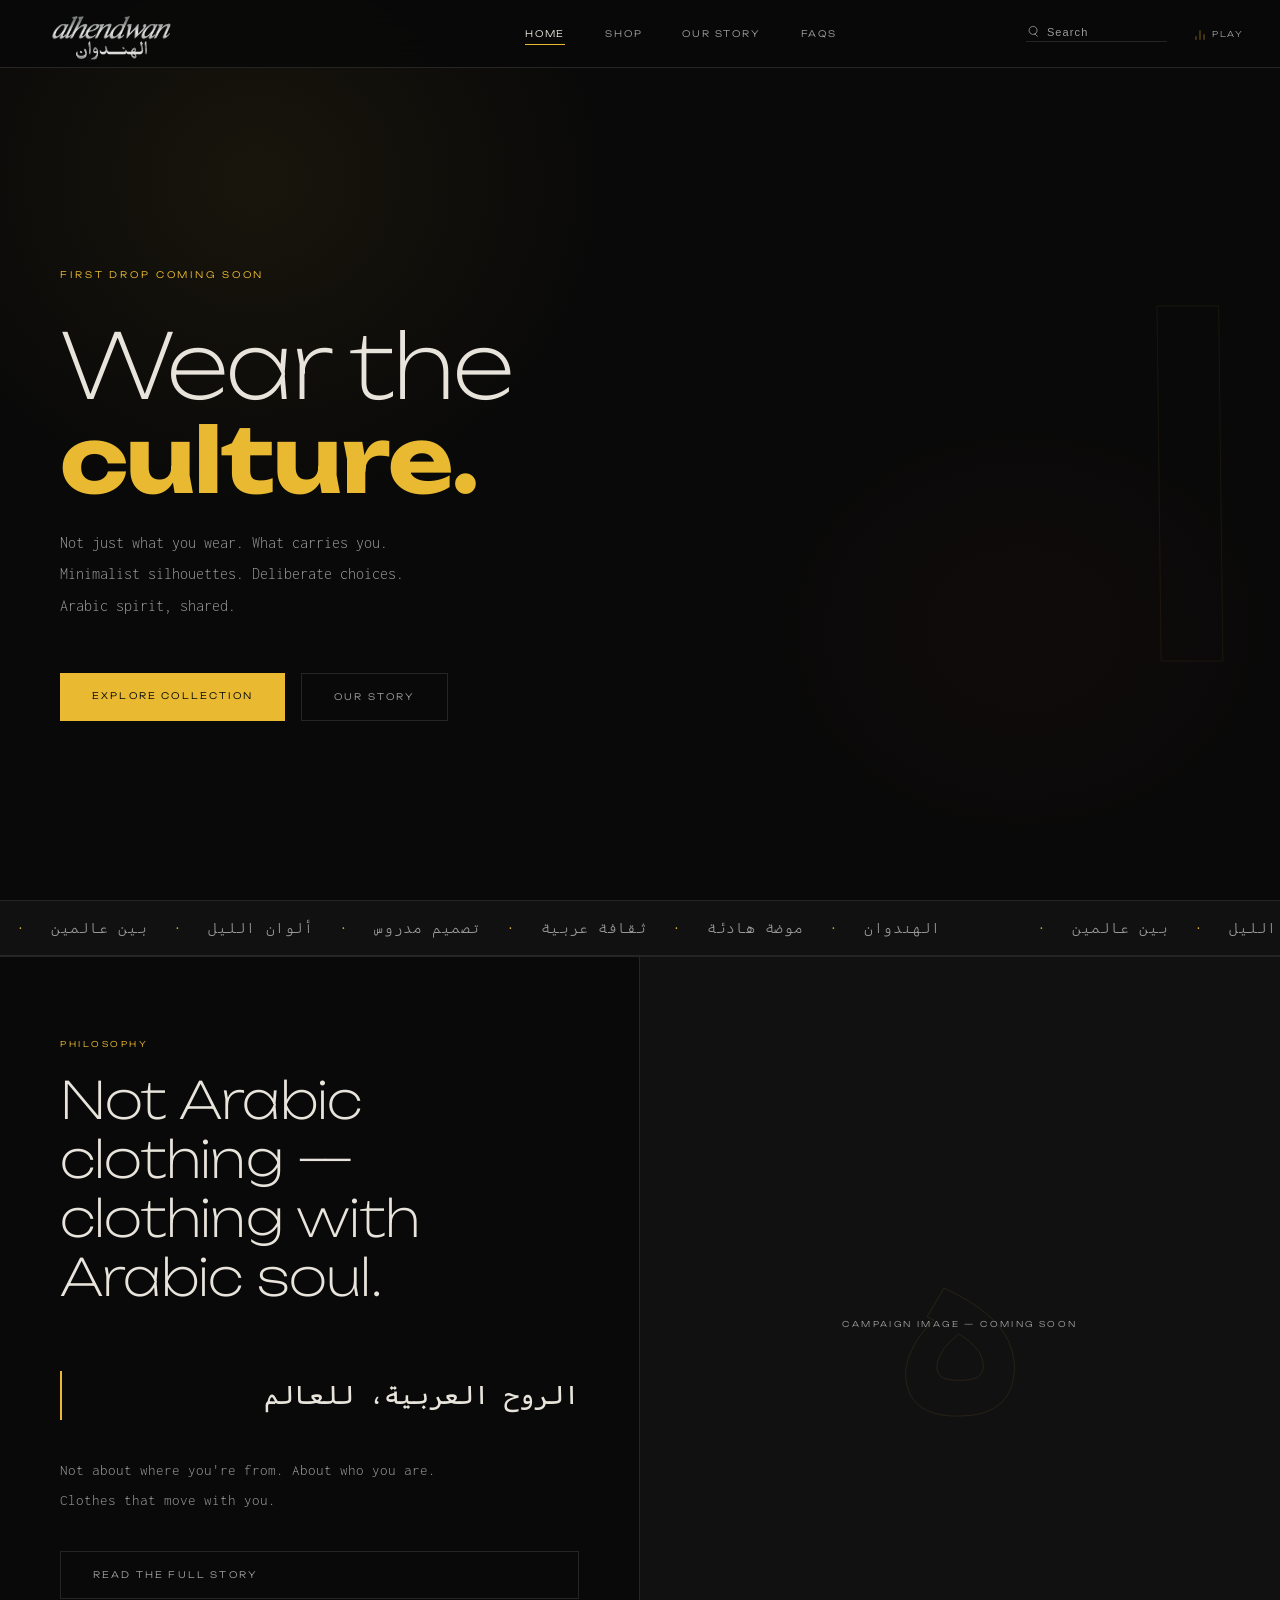
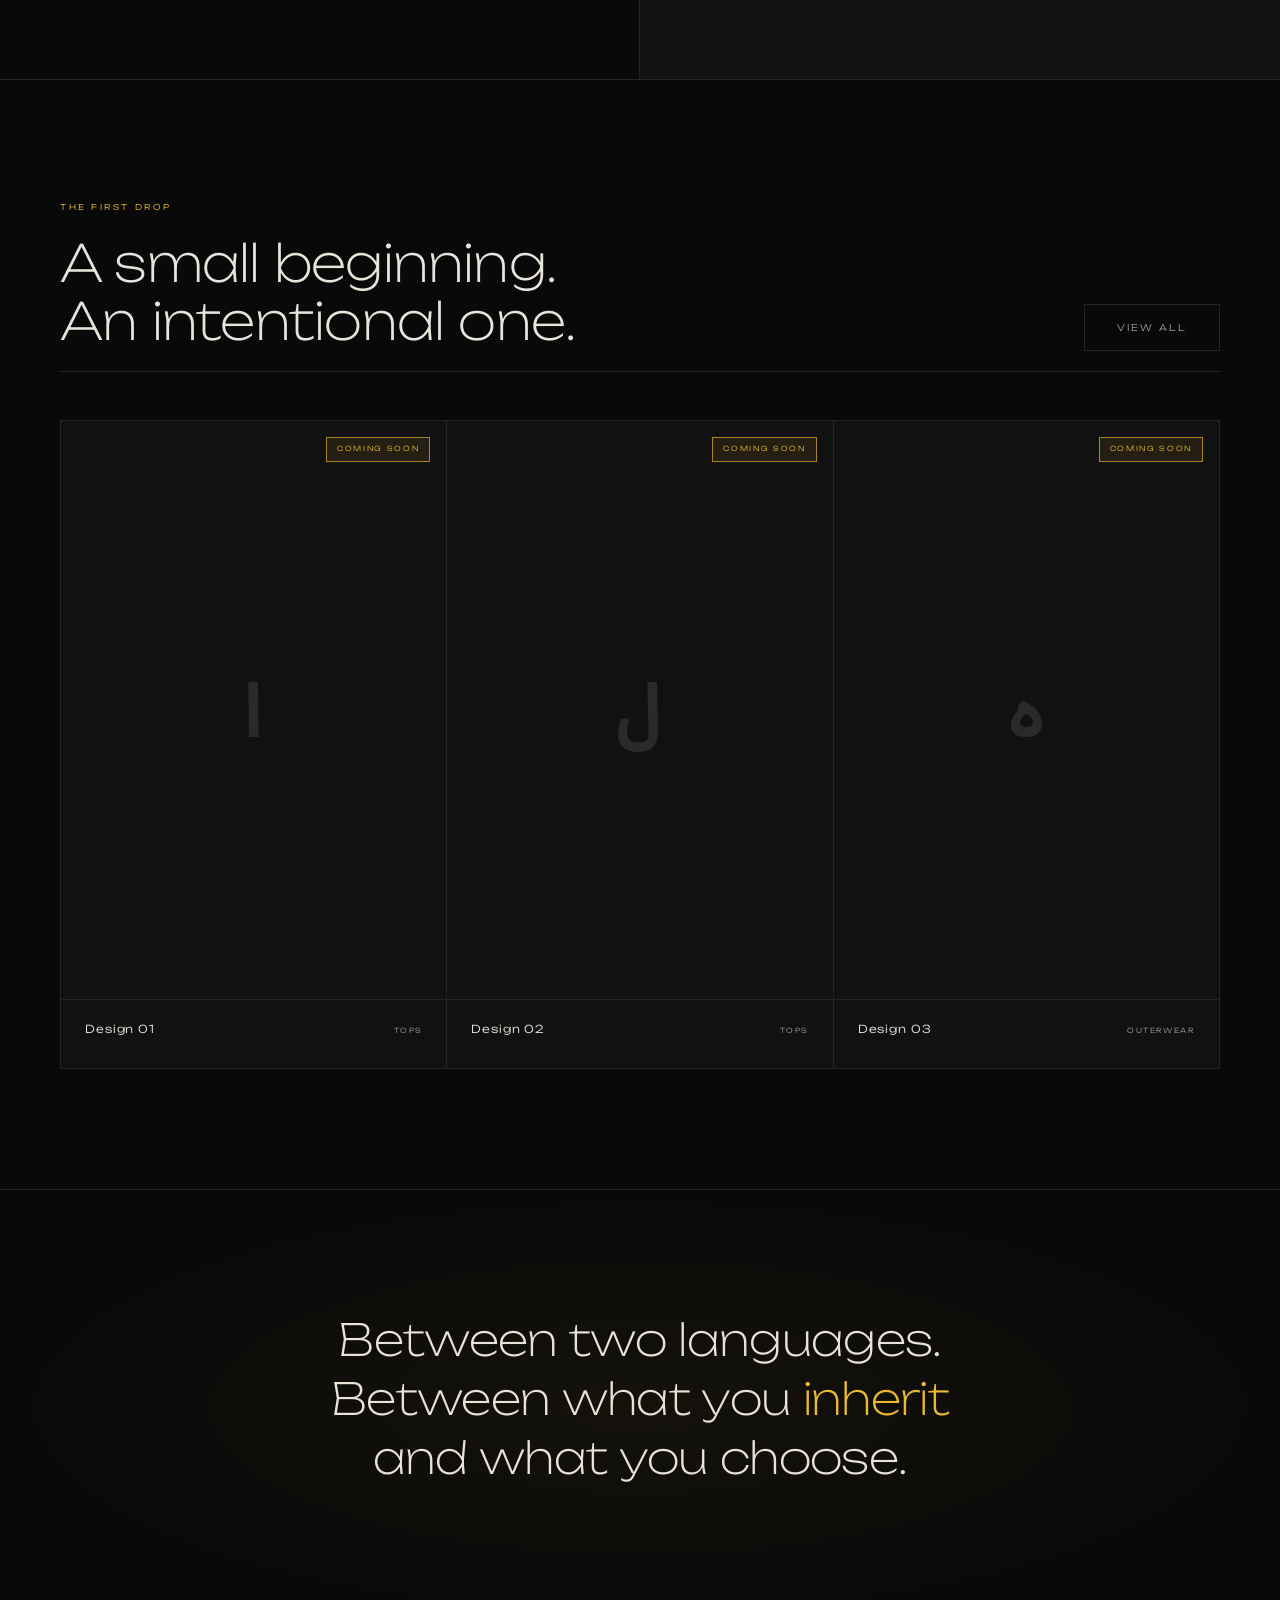
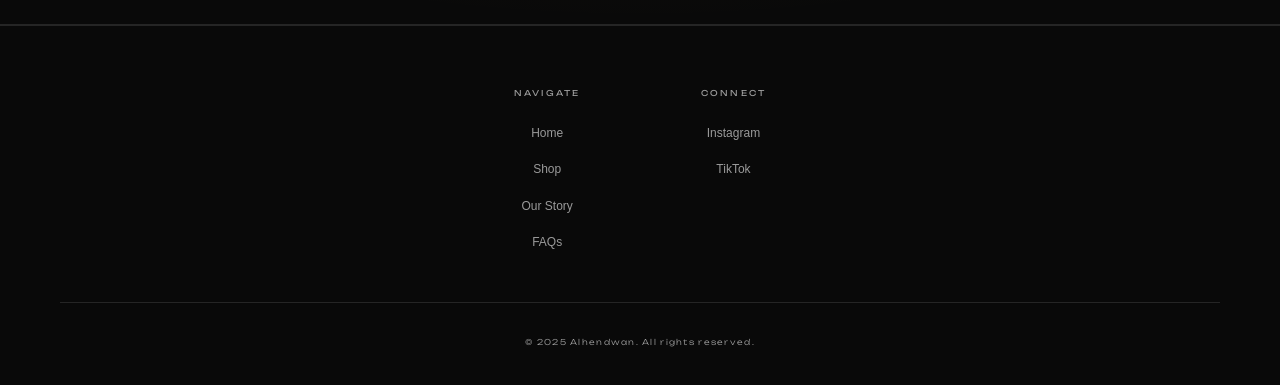
==== commit a0348f10: "Updated projects section" ====
--- a/index.html
+++ b/index.html
@@ -10,7 +10,7 @@
 <body>
 
 <audio id="bg-music" loop preload="none">
-  <source src="audio/ambient.mp3" type="audio/mpeg"/>
+  <source src="ambient.mp3" type="audio/mpeg"/>
 </audio>
 
 <!-- ========== NAV ========== -->
--- a/style.css
+++ b/style.css
@@ -3,8 +3,7 @@
    Dark. Cinematic. Arabic-rooted. Not like anyone else.
    ============================================================ */
 
-@import url('https://fonts.googleapis.com/css2?family=Unbounded:wght@200;300;400;700&family=Noto+Naskh+Arabic:wght@400;600&family=Inconsolata:wght@300;400;500;600;700&display=swap');
-/* ---- Tokens ---- */
+@import url('https://fonts.googleapis.com/css2?family=Unbounded:wght@200;300;400;700&family=Noto+Naskh+Arabic:wght@400;600&family=Inconsolata:wght@300;400;500;600;700&family=Cascadia+Mono:wght@300;400;600;700&display=swap');/* ---- Tokens ---- */
 :root {
   --void:        #090909;
   --surface:     #111111;
@@ -18,7 +17,7 @@
   --faint:       #2A2A2A;
 
   --font-display: 'Unbounded', sans-serif;
-  --font-arabic:  'Noto Naskh Arabic', serif;
+  --font-arabic: 'Cascadia Mono', 'Courier New', monospace;
   --font-body:    'Inter', sans-serif;
   --font-text:    'Inconsolata', sans-serif;
 
@@ -224,7 +223,7 @@
   display: flex;
   gap: 80px;
   width: max-content;
-  animation: ticker 30s linear infinite;
+  animation: ticker 40s linear infinite;
 }
 .ticker:hover { animation-play-state: paused; }
 .ticker span {
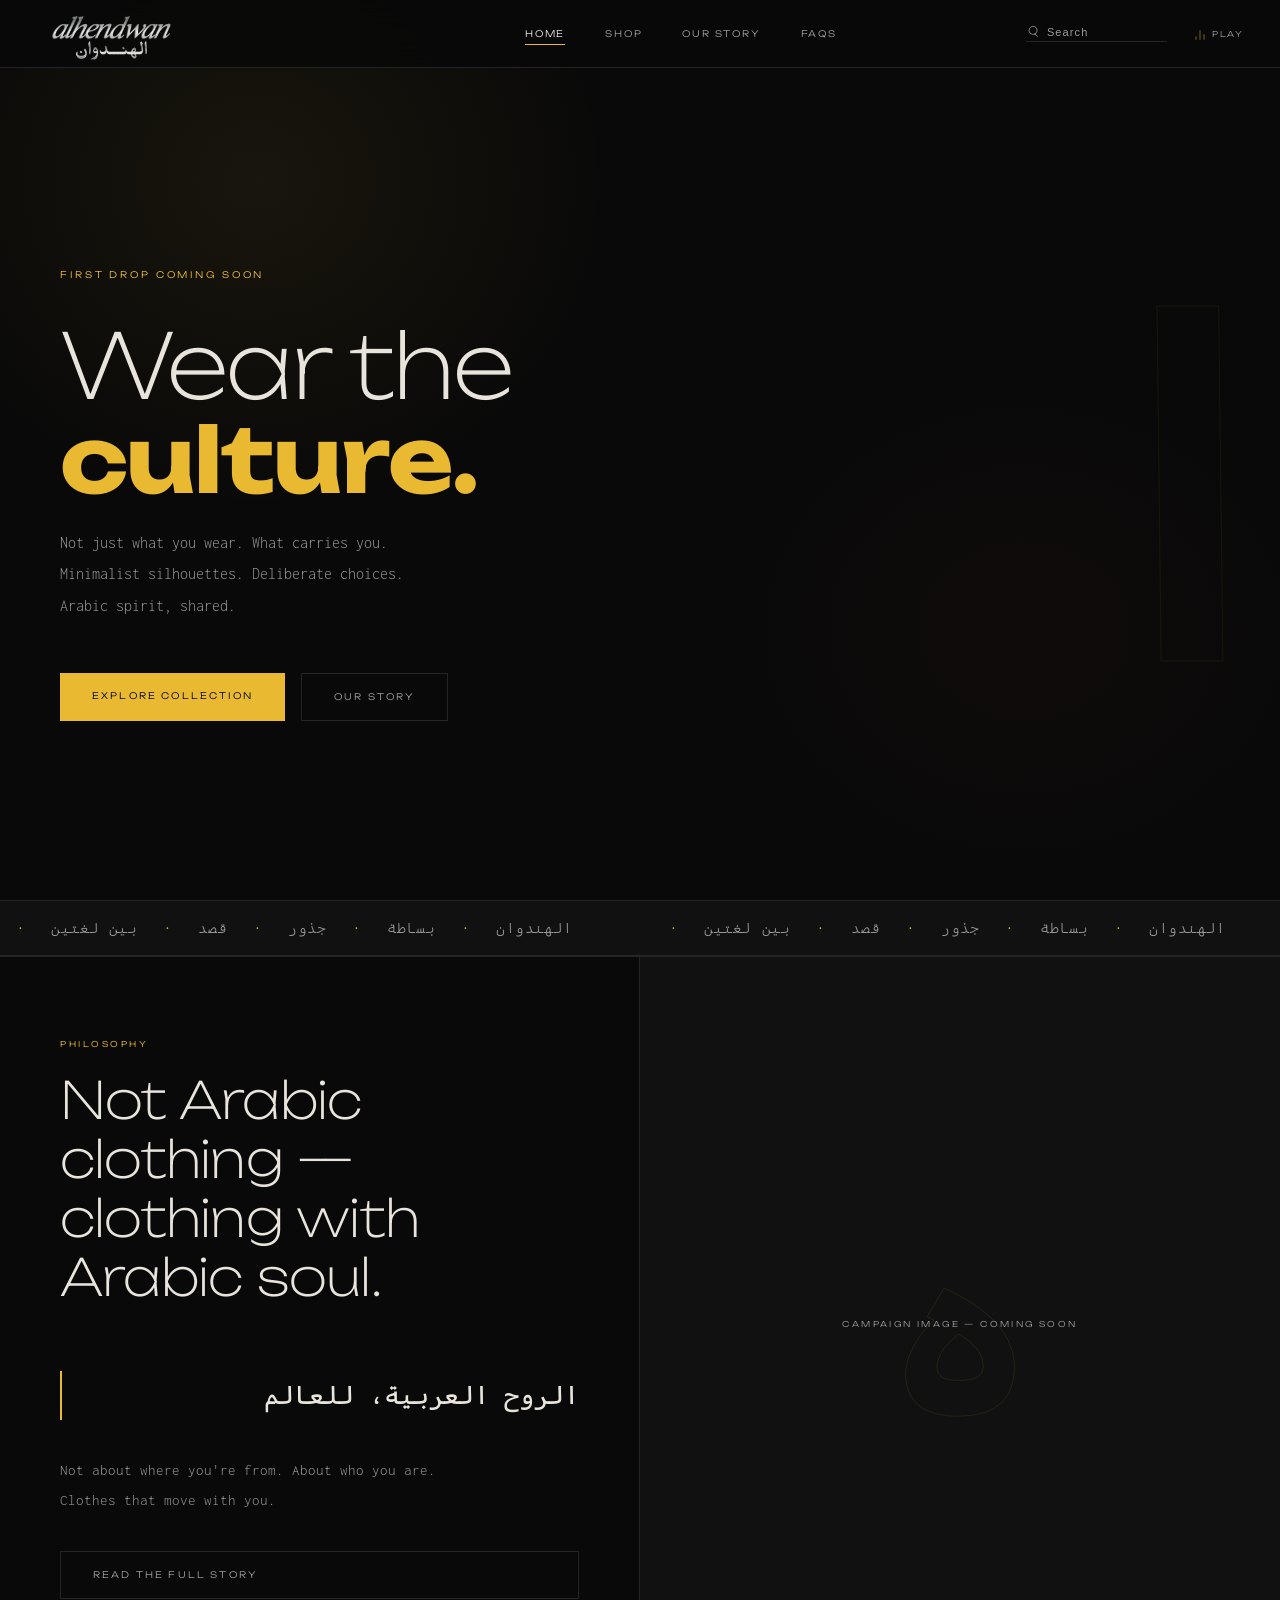
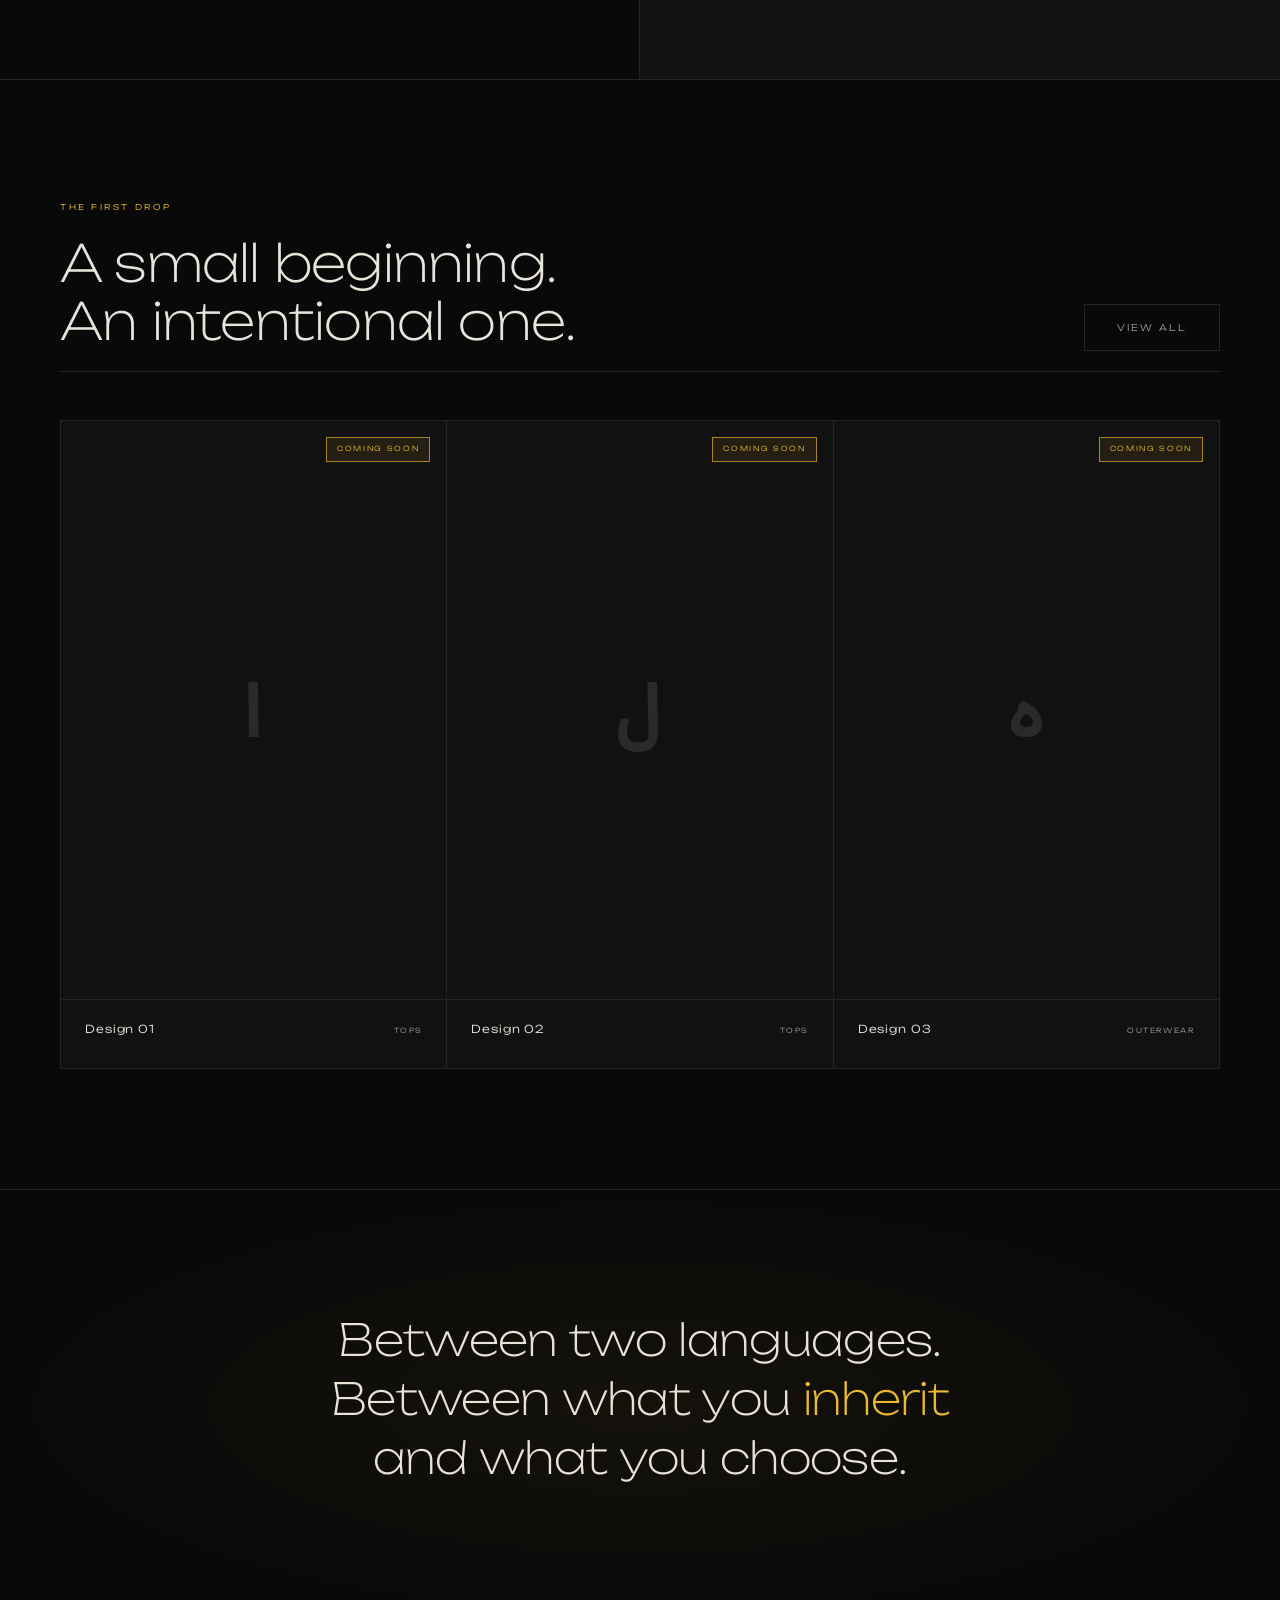
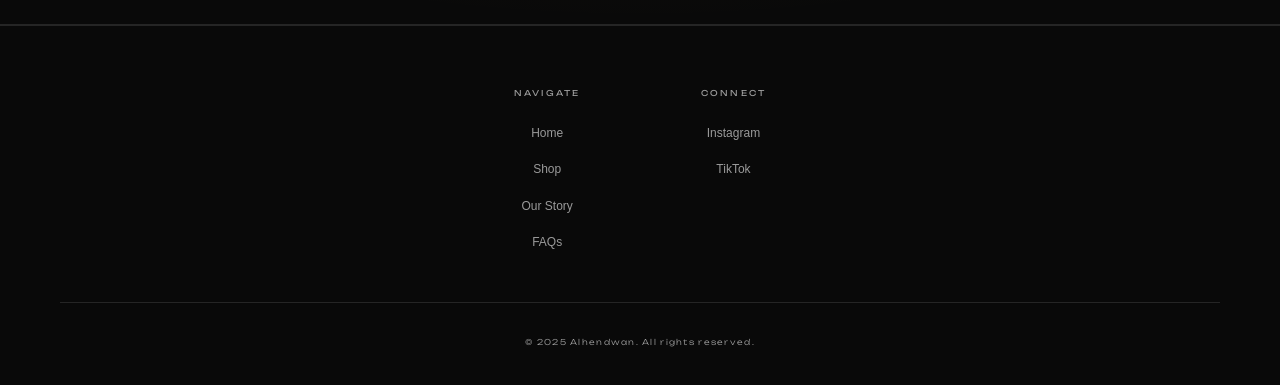
==== commit 8fa78210: "Updated projects section" ====
--- a/index.html
+++ b/index.html
@@ -3,8 +3,9 @@
 <head>
   <meta charset="UTF-8"/>
   <meta name="viewport" content="width=device-width, initial-scale=1.0"/>
-  <title>Alhendwan — Where East Meets Street</title>
+  <title>Alhendwan — Modern. Arabic. Intentional."</title>
   <meta name="description" content="Alhendwan — minimalist clothing rooted in Arabic culture."/>
+  <link rel="icon" type="Images/png" href="Favicon.png">
   <link rel="stylesheet" href="style.css"/>
 </head>
 <body>
@@ -70,8 +71,8 @@
 <!-- ========== ARABIC TICKER ========== -->
 <div class="ticker-wrap">
   <div class="ticker">
-    <span>الهندوان <em>·</em> موضة هادئة <em>·</em> ثقافة عربية <em>·</em> تصميم مدروس <em>·</em> ألوان الليل <em>·</em> بين عالمين <em>·</em></span>
-    <span>الهندوان <em>·</em> موضة هادئة <em>·</em> ثقافة عربية <em>·</em> تصميم مدروس <em>·</em> ألوان الليل <em>·</em> بين عالمين <em>·</em></span>
+    <span>الهندوان <em>·</em> بساطة <em>·</em> جذور <em>·</em> قصد <em>·</em> بين لغتين <em>·</em></span>
+    <span>الهندوان <em>·</em> بساطة <em>·</em> جذور <em>·</em> قصد <em>·</em> بين لغتين <em>·</em></span>
   </div>
 </div>
 
--- a/style.css
+++ b/style.css
@@ -223,7 +223,7 @@
   display: flex;
   gap: 80px;
   width: max-content;
-  animation: ticker 40s linear infinite;
+  animation: ticker 20s linear infinite;
 }
 .ticker:hover { animation-play-state: paused; }
 .ticker span {
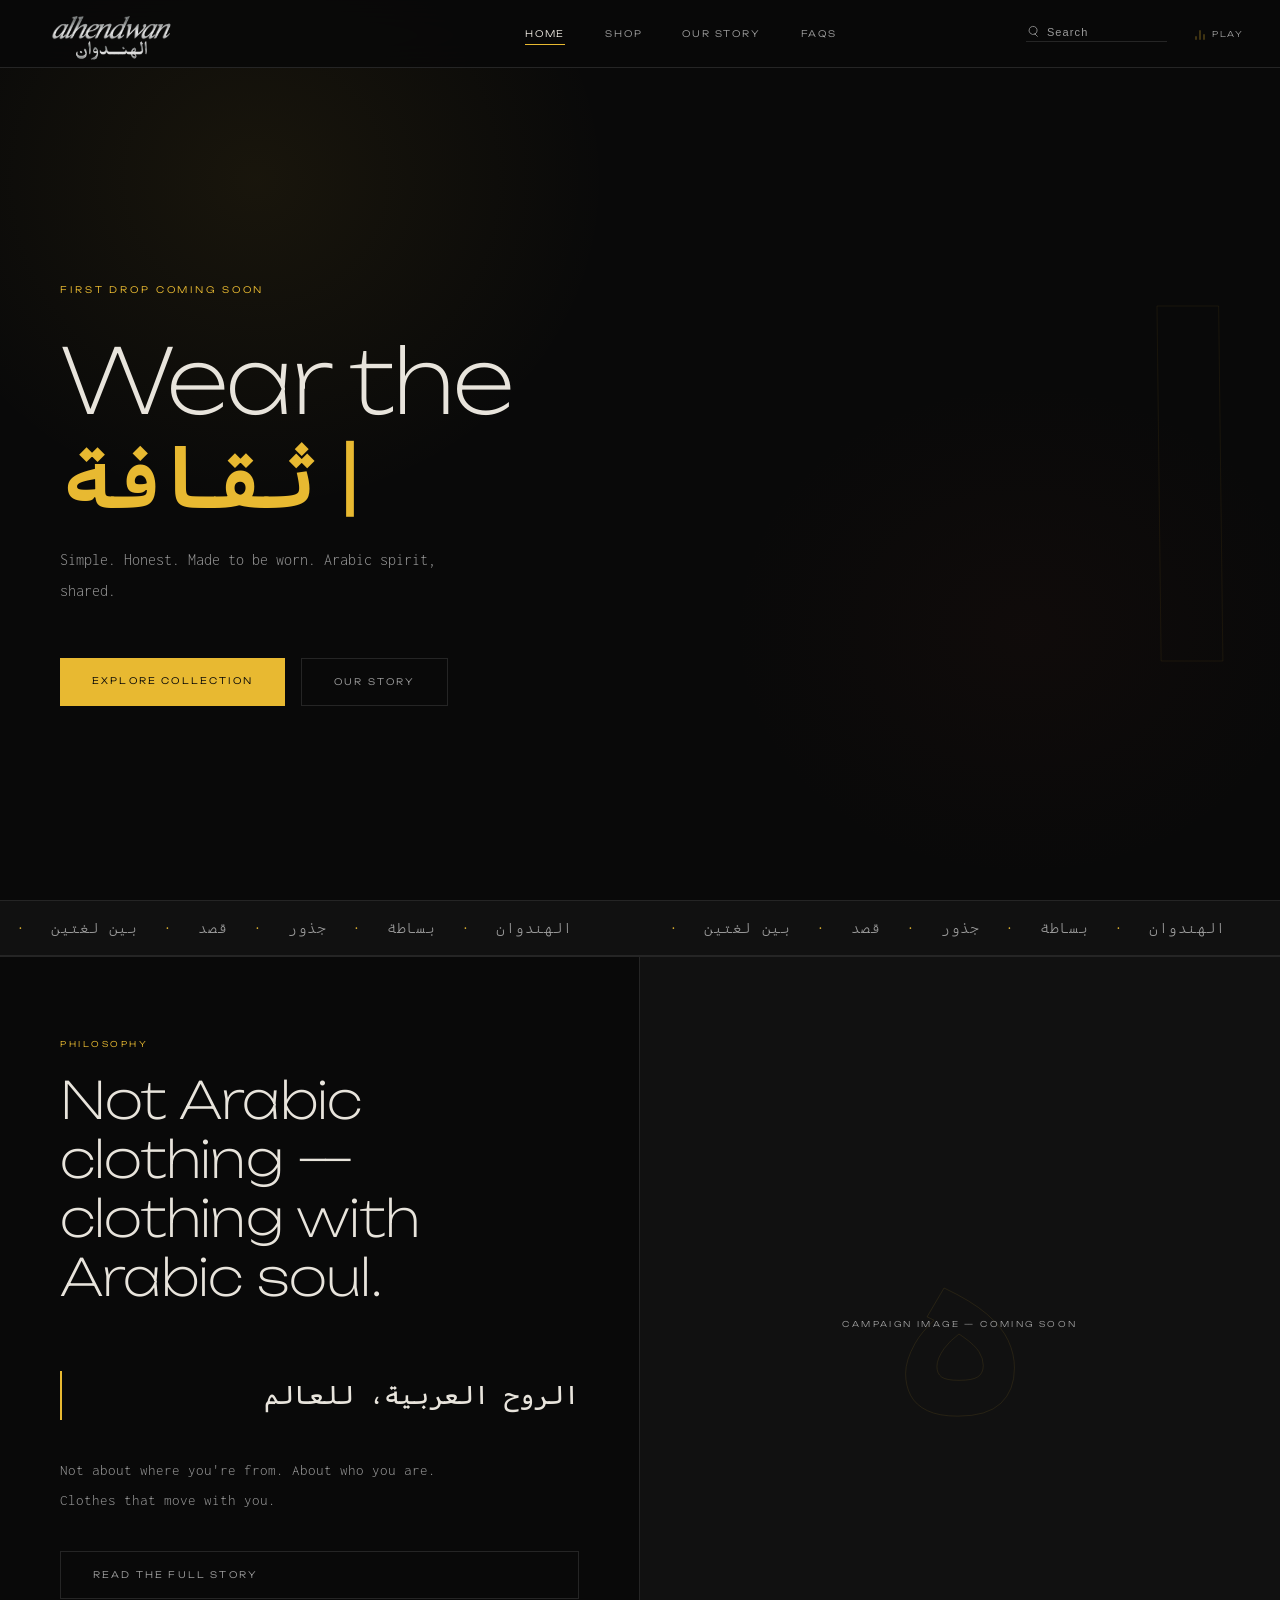
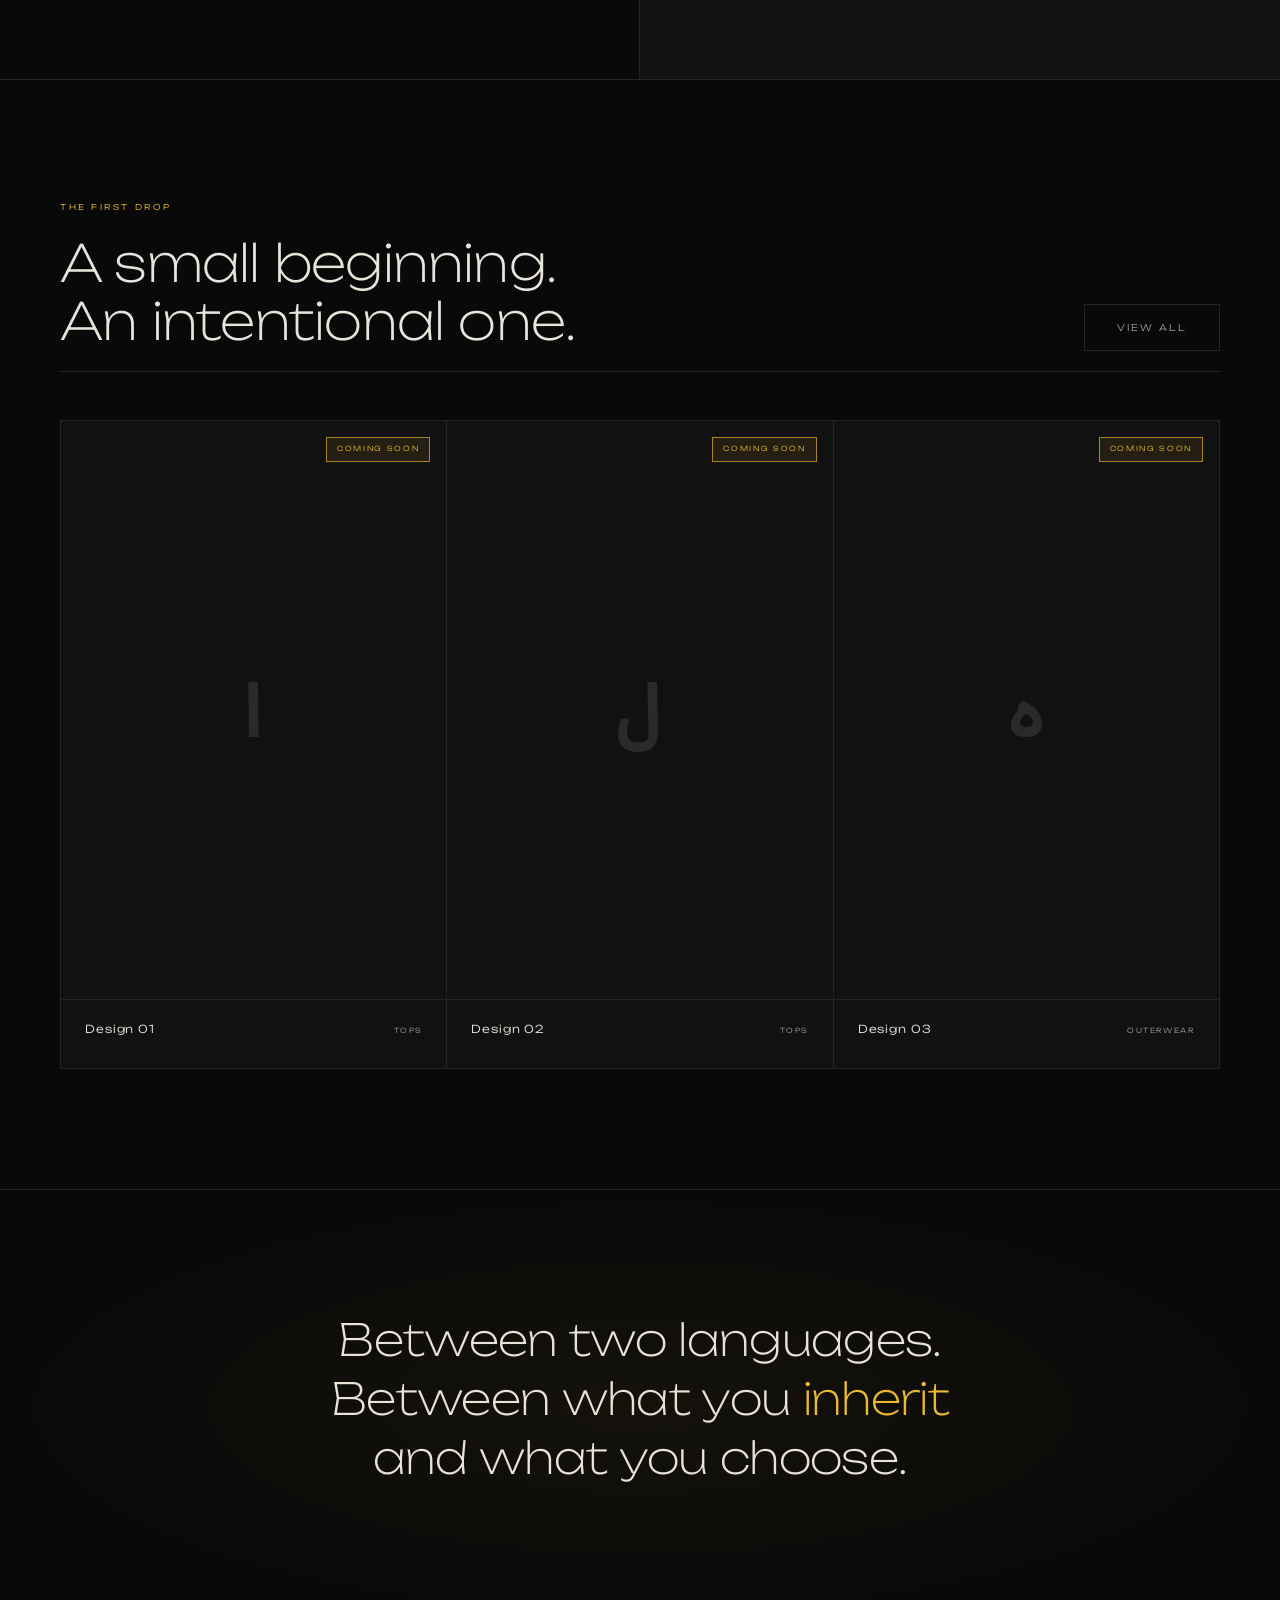
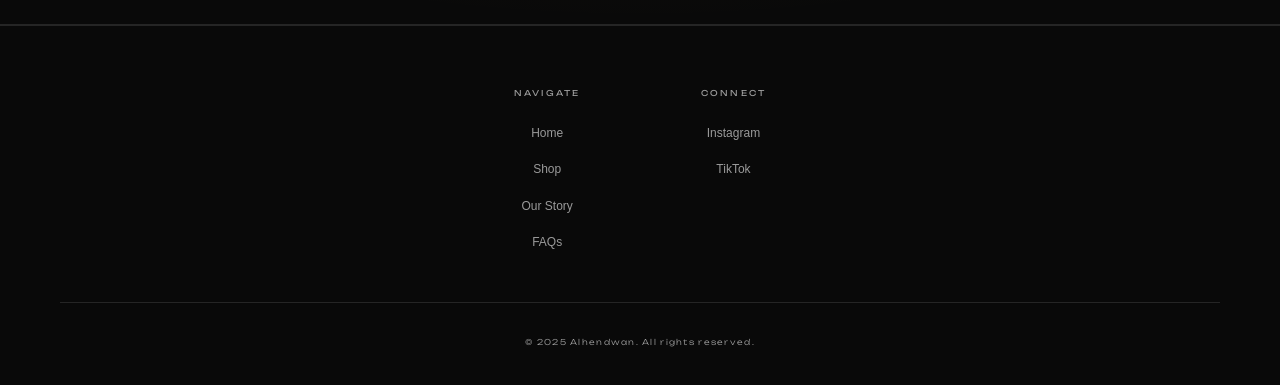
==== commit ac32f518: "Updated projects section" ====
--- a/index.html
+++ b/index.html
@@ -3,21 +3,21 @@
 <head>
   <meta charset="UTF-8"/>
   <meta name="viewport" content="width=device-width, initial-scale=1.0"/>
-  <title>Alhendwan — Modern. Arabic. Intentional."</title>
+  <title>Alhendwan — Modern. Arabic. Intentional.</title>
   <meta name="description" content="Alhendwan — minimalist clothing rooted in Arabic culture."/>
-  <link rel="icon" type="Images/png" href="Favicon.png">
+  <link rel="icon" type="Images/png" href="Images/Favicon.png">
   <link rel="stylesheet" href="style.css"/>
 </head>
 <body>
 
 <audio id="bg-music" loop preload="none">
-  <source src="ambient.mp3" type="audio/mpeg"/>
+  <source src="Audio/ambient.mp3" type="audio/mpeg"/>
 </audio>
 
 <!-- ========== NAV ========== -->
 <nav class="nav">
   <a href="index.html" class="nav__logo">
-    <img src="Logo.png" alt="Alhendwan"/>
+    <img src="Images/Logo.png" alt="Alhendwan"/>
   </a>
   <div class="nav__links">
     <a href="index.html">Home</a>
@@ -57,10 +57,13 @@
     <p class="hero__kicker">First Drop Coming Soon</p>
     <h1 class="hero__headline">
       Wear the<br>
-      <strong>culture.</strong>
+      <strong class="culture-typewriter">
+        <span class="typewriter-text" id="typewriter-text">ثقافة</span>
+        <span class="typewriter-cursor">|</span>
+      </strong>
     </h1>
     <p class="hero__desc">
-      Not just what you wear. What carries you. Minimalist silhouettes. Deliberate choices. Arabic spirit, shared.</p>
+      Simple. Honest. Made to be worn. Arabic spirit, shared.</p>
     <div class="hero__actions">
       <a href="shop.html" class="btn btn--fill">Explore Collection</a>
       <a href="story.html" class="btn btn--outline">Our Story</a>
@@ -170,8 +173,8 @@
     <div class="footer__col">
       <p class="footer__col-title">Connect</p>
       <ul>
-        <li><a href="#">Instagram</a></li>
-        <li><a href="#">TikTok</a></li>
+        <li><a href="https://www.instagram.com/alhendwan.co?utm_source=qr" target="_blank">Instagram</a></li>
+        <li><a href="https://www.tiktok.com/@alhendwan.co?_r=1" target="_blank">TikTok</a></li>
       </ul>
     </div>
   </div>
--- a/style.css
+++ b/style.css
@@ -912,6 +912,34 @@
 @keyframes emerge {
   from { opacity: 0; transform: translateY(20px); }
   to   { opacity: 1; transform: translateY(0); }
+}
+
+/* ============================================================
+   TYPEWRITER ANIMATION
+   ============================================================ */
+.culture-typewriter {
+  display: inline-block;
+  position: relative;
+}
+
+.typewriter-text {
+  display: inline-block;
+  font-family: var(--font-arabic);
+  font-weight: 600;
+  color: var(--yellow);
+}
+
+.typewriter-cursor {
+  display: inline-block;
+  font-weight: 300;
+  color: var(--yellow);
+  animation: blink 0.7s step-end infinite;
+  margin-left: 2px;
+}
+
+@keyframes blink {
+  0%, 100% { opacity: 1; }
+  50% { opacity: 0; }
 }
 
 /* ============================================================
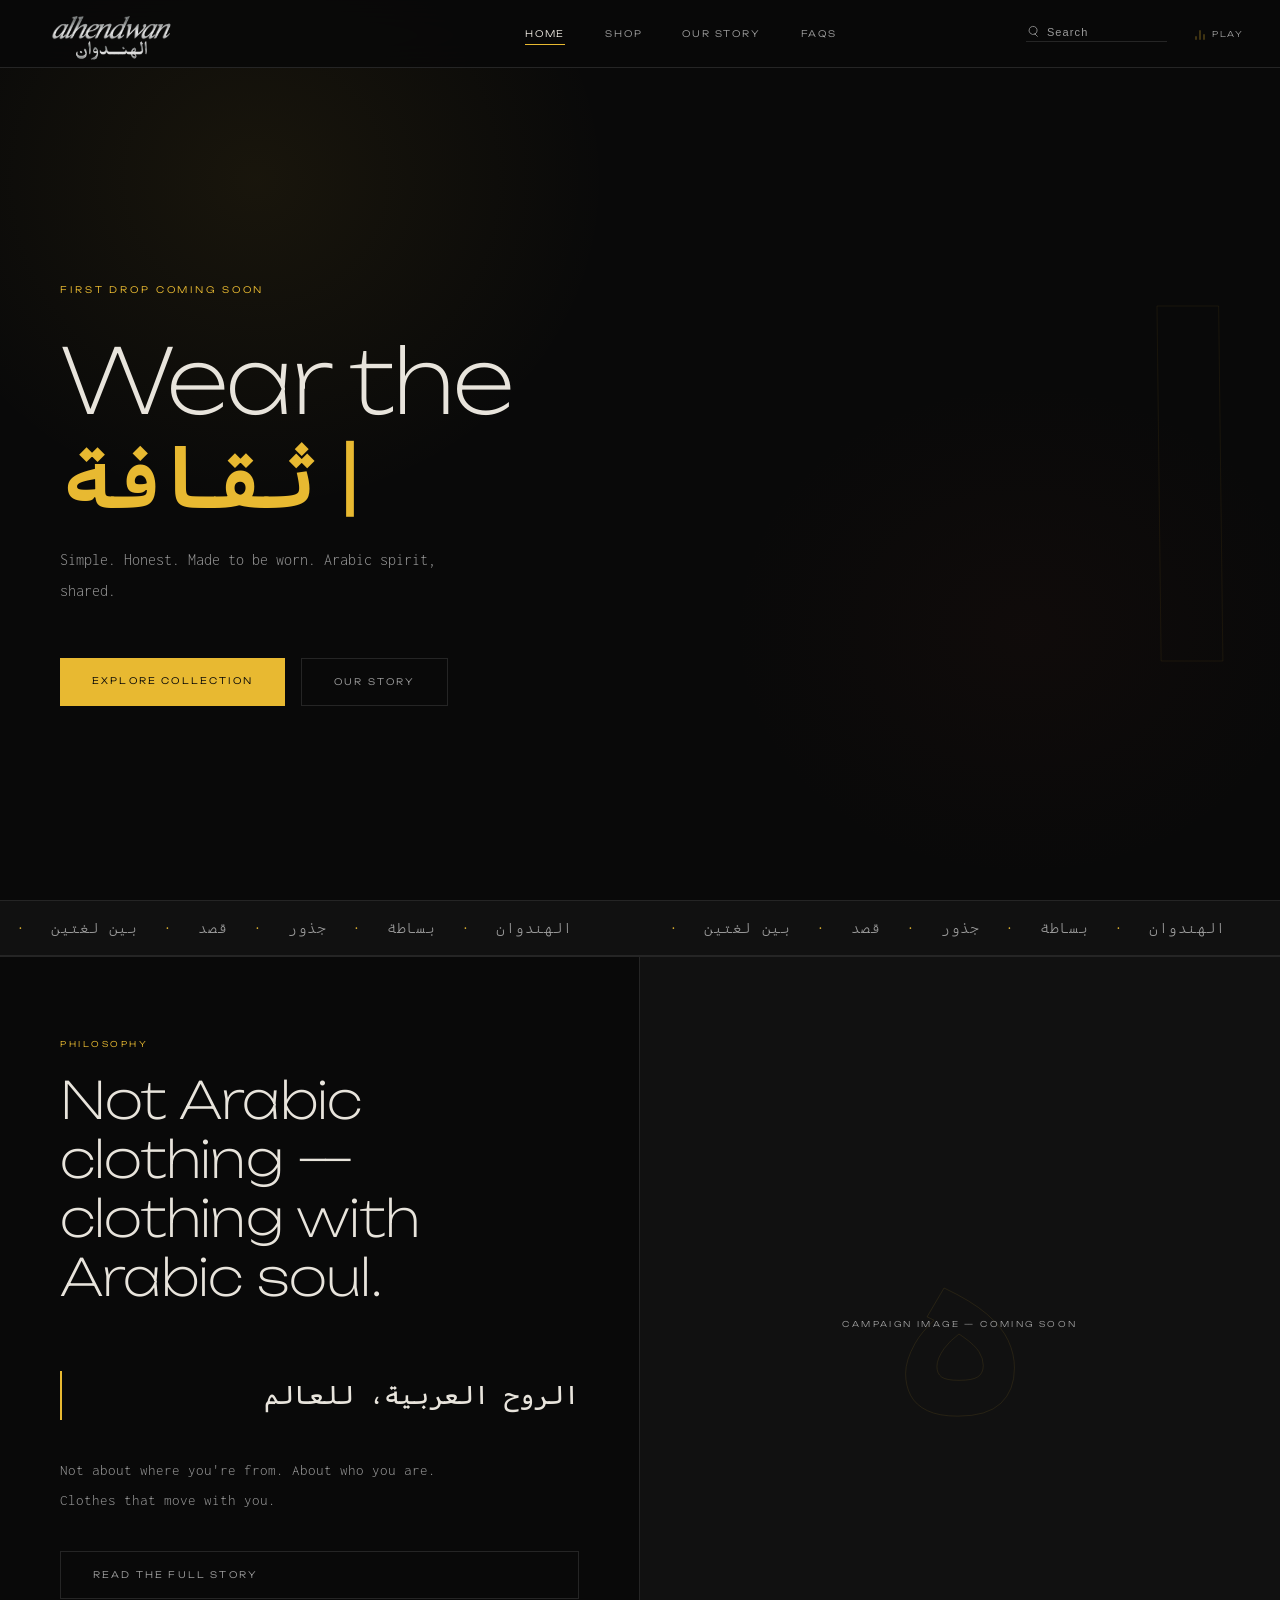
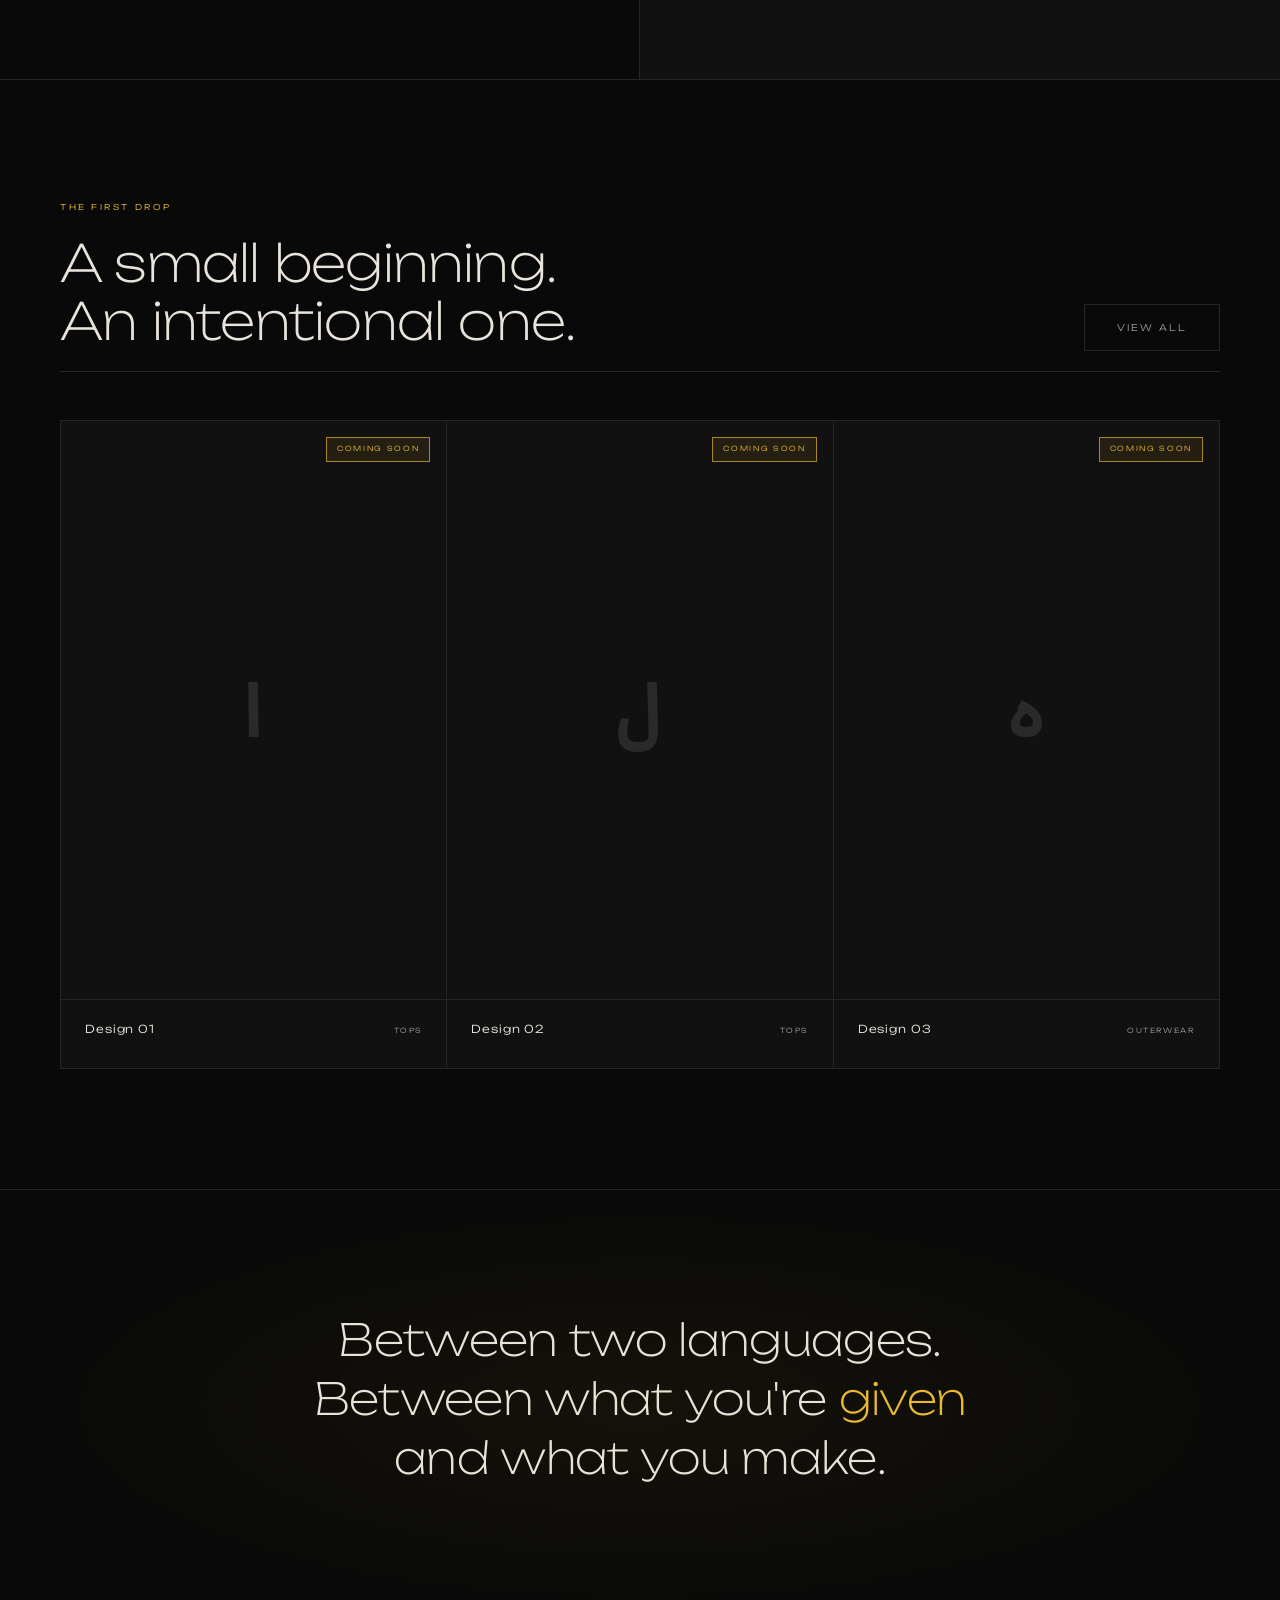
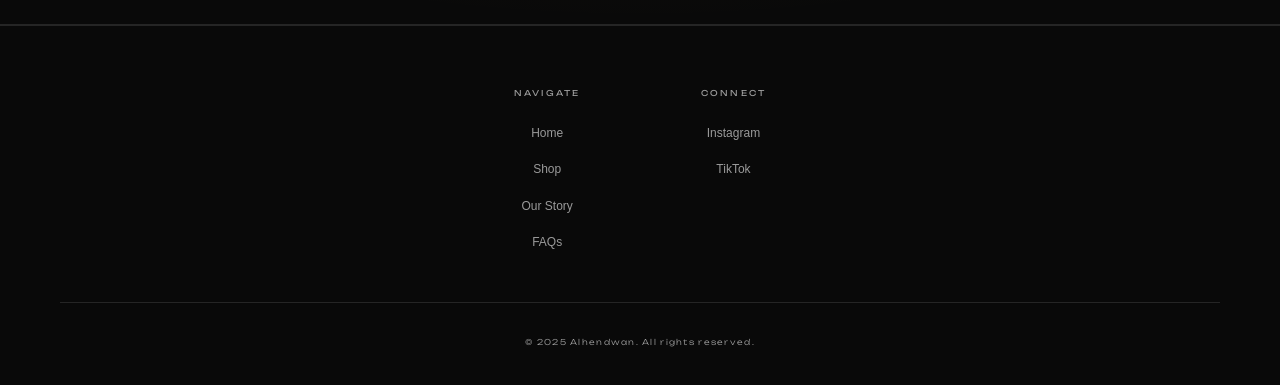
==== commit d908942e: "Updated projects section" ====
--- a/index.html
+++ b/index.html
@@ -154,7 +154,7 @@
 <!-- ========== DARK STATEMENT ========== -->
 <div class="statement">
   <p class="statement__text">
-    Between two languages. Between what you <em>inherit</em> and what you choose.
+    Between two languages. Between what you're <em>given</em> and what you make.
   </p>
 </div>
 
